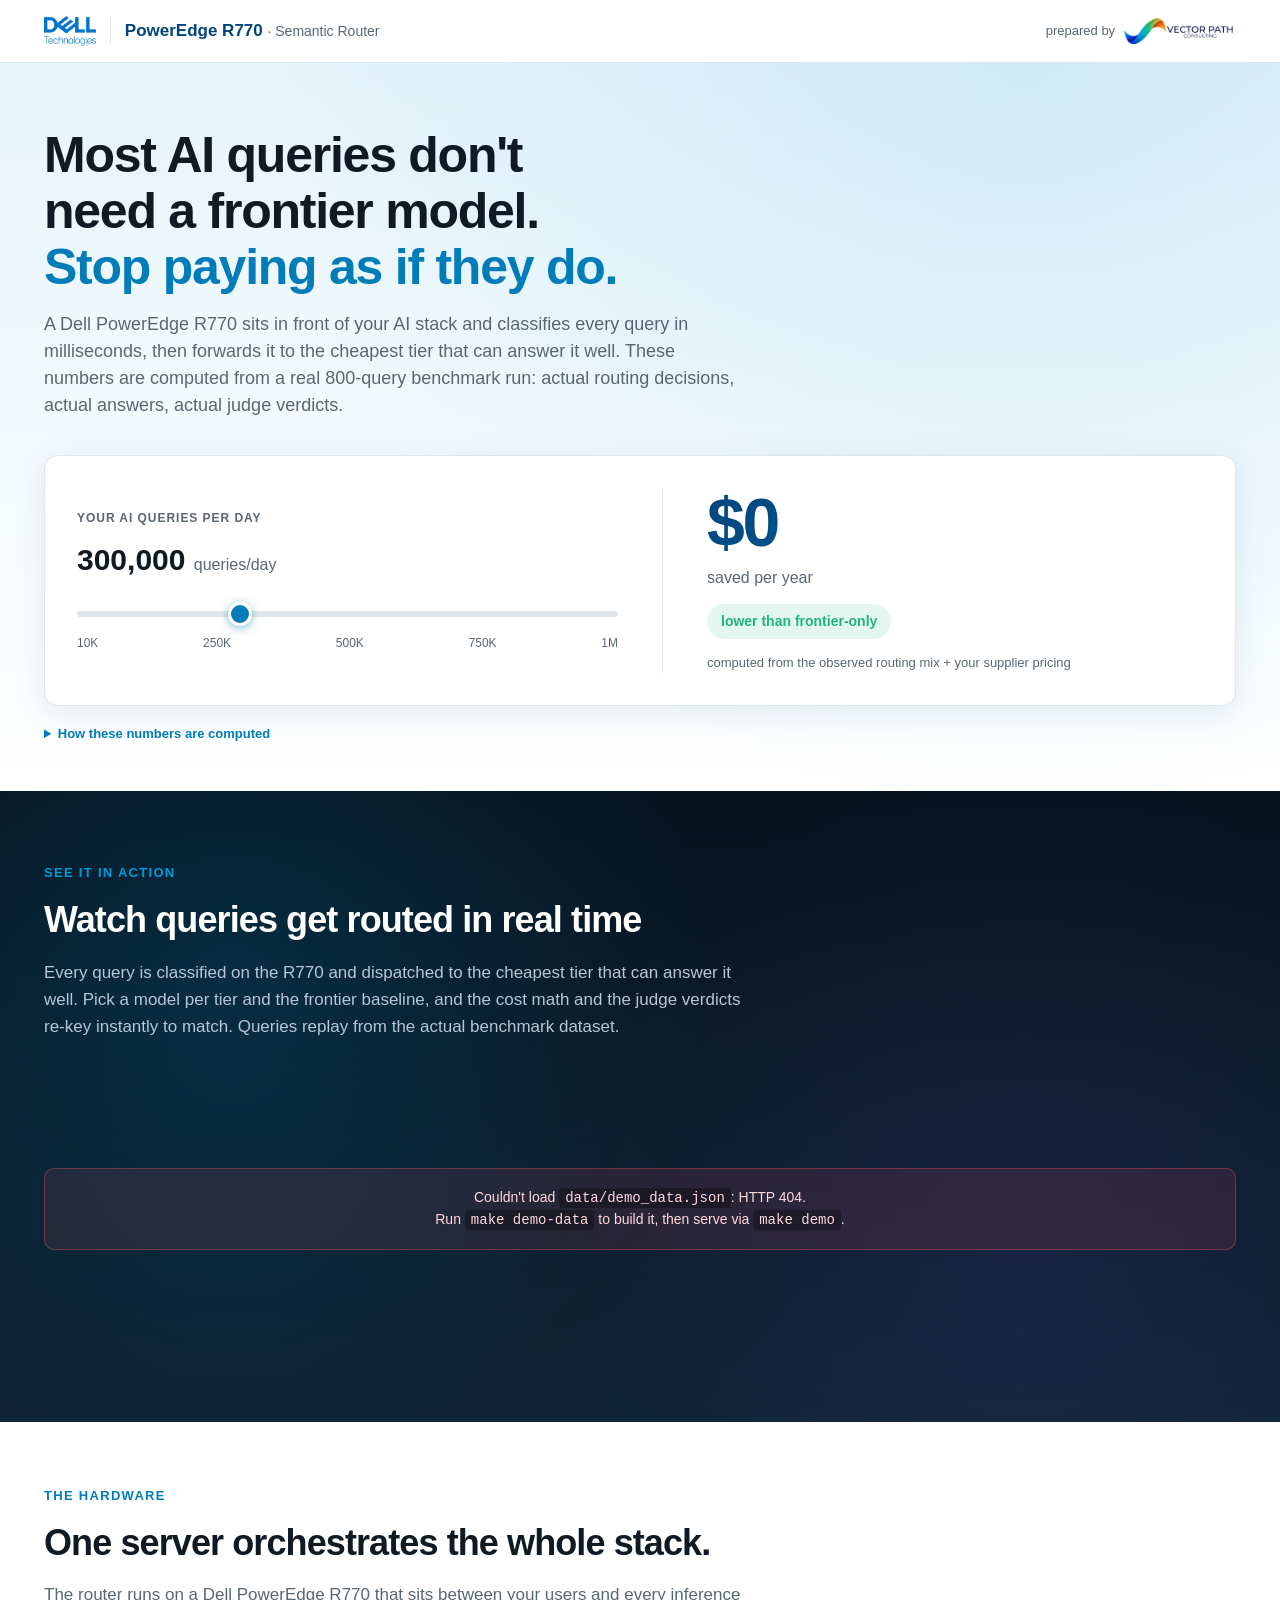
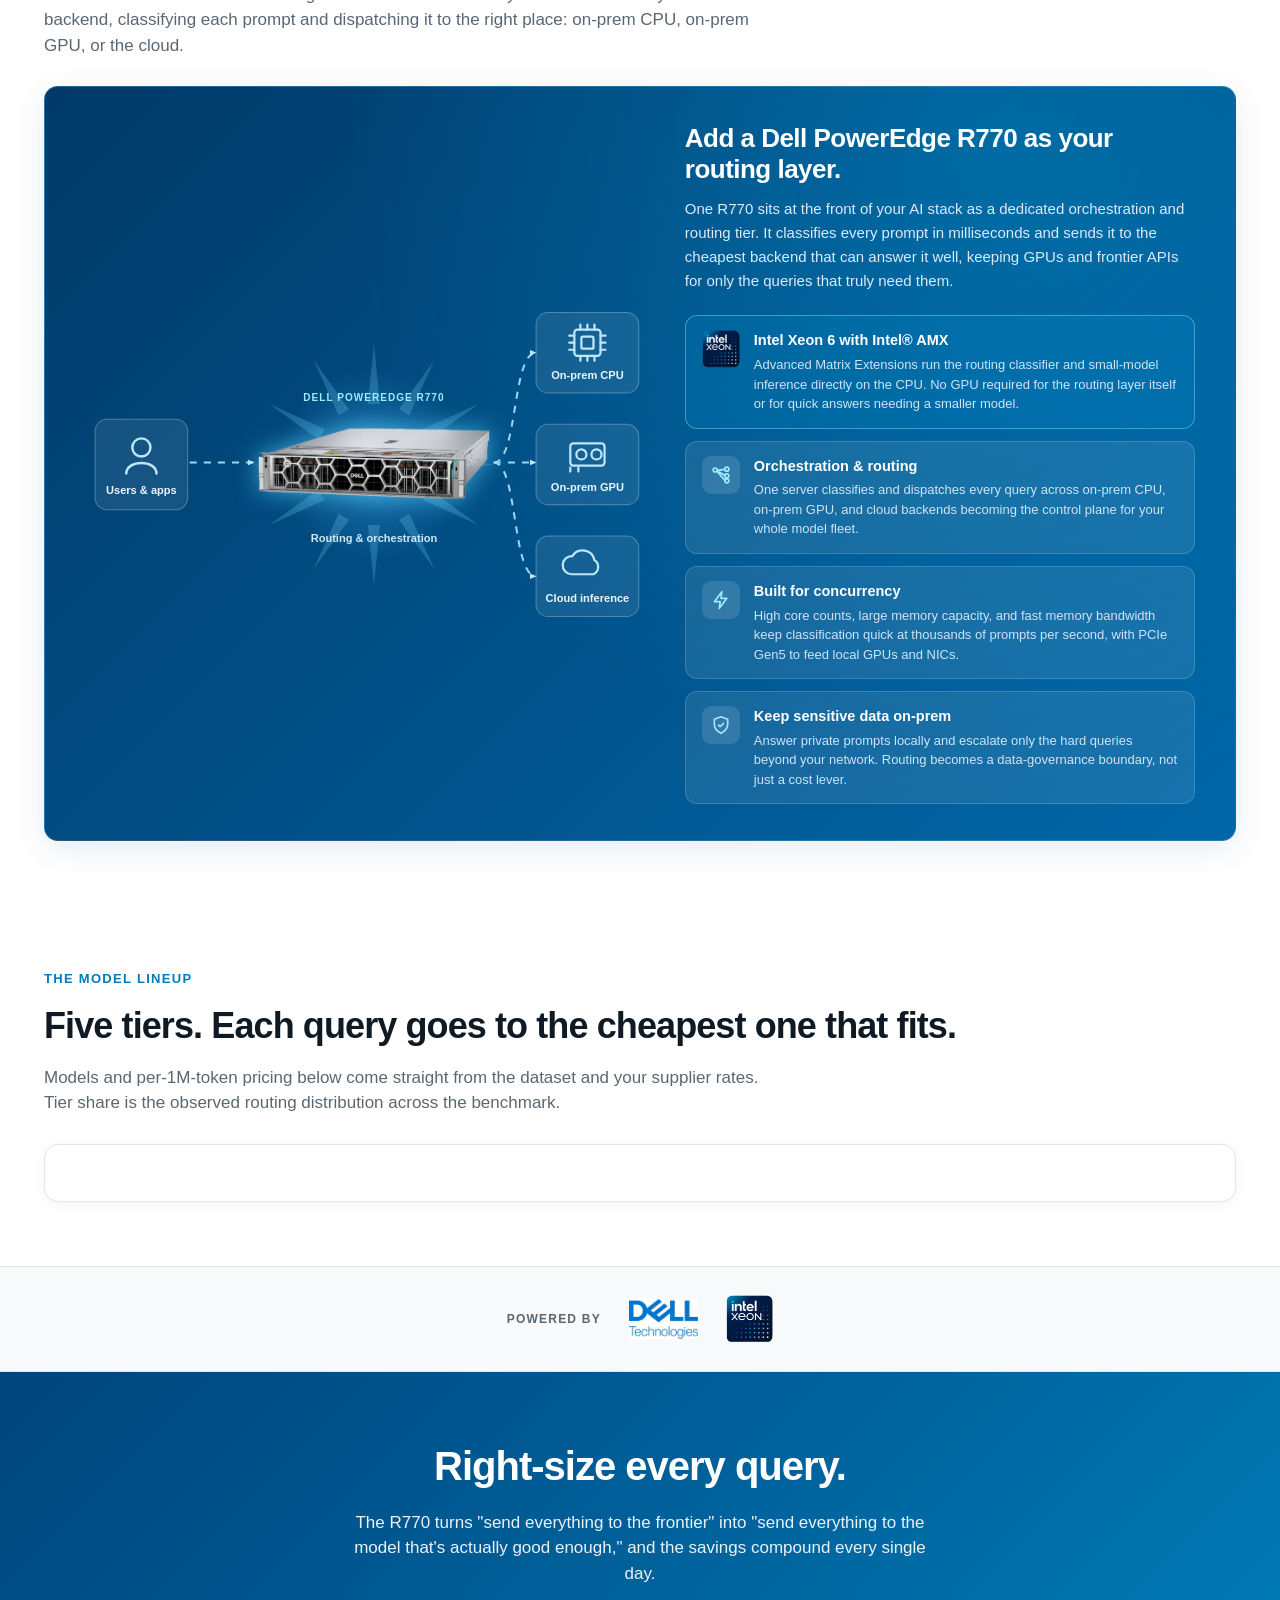
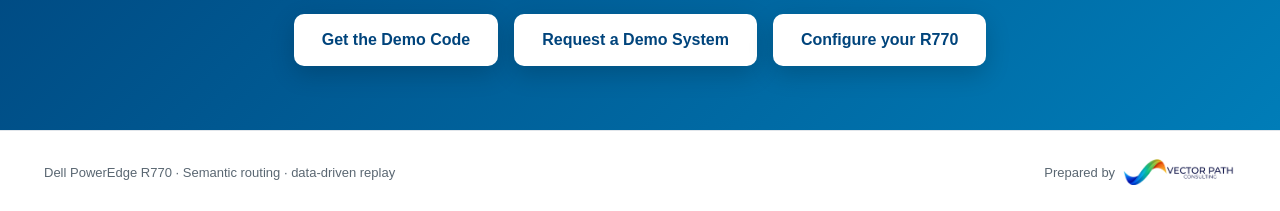
==== demo/index.html @ a563f270 "Demo: three-button CTA (demo code, demo system, configure R770) Rename the CTA action to "Get the De" ====
<!DOCTYPE html>
<html lang="en">
<head>
<meta charset="UTF-8">
<meta name="viewport" content="width=device-width, initial-scale=1.0">
<title>Semantic Routing on Dell PowerEdge R770</title>
<link rel="stylesheet" href="demo.css">
</head>
<body>

<a class="skip-link" href="#main">Skip to content</a>

<header>
  <div class="container header-inner">
    <div class="brand">
      <img class="brand-logo-img" src="assets/dell-technologies.png" alt="Dell Technologies">
      <div class="brand-name">PowerEdge R770 <span class="brand-sub">· Semantic Router</span></div>
    </div>
    <div class="by-vp">prepared by <img class="vp-logo" src="assets/vector-path.png" alt="Vector Path Consulting"></div>
  </div>
</header>

<main id="main">

<!-- HERO + CALCULATOR -->
<section class="hero" aria-label="Cost savings calculator">
  <div class="container">
    <h1>Most AI queries don't need a frontier model.<br><span class="accent">Stop paying as if they do.</span></h1>
    <p class="lede">A Dell PowerEdge R770 sits in front of your AI stack and classifies every query in milliseconds, then forwards it to the cheapest tier that can answer it well. These numbers are computed from a real 800-query benchmark run: actual routing decisions, actual answers, actual judge verdicts.</p>

    <div class="calc-card">
      <div class="calc-input">
        <label for="qslider">Your AI queries per day</label>
        <div class="calc-value" id="qvalue">300,000 <span>queries/day</span></div>
        <input type="range" id="qslider" class="slider" min="10000" max="1000000" step="10000" value="300000">
        <div class="slider-range"><span>10K</span><span>250K</span><span>500K</span><span>750K</span><span>1M</span></div>
      </div>
      <div class="calc-output">
        <div class="savings-amount" id="savings">$0</div>
        <div class="savings-label">saved per year</div>
        <span class="savings-pct" id="pct">lower than frontier-only</span>
        <div class="savings-vs" id="vsline">computed from the observed routing mix + your supplier pricing</div>
      </div>
    </div>

    <details class="methodology">
      <summary>How these numbers are computed</summary>
      <div class="methodology-body">
        <p>The cost savings are calculated by comparing the actual routing decisions made by the Dell PowerEdge R770 semantic router against a hypothetical scenario where all queries are sent to the frontier model, using current supplier pricing as of June 9, 2006.</p>
      </div>
    </details>
  </div>
</section>

<!-- LIVE ROUTING -->
<section class="routing-section">
  <div class="container">
    <div class="section-eyebrow">See it in action</div>
    <h2 class="section-title">Watch queries get routed in real time</h2>
    <p class="section-lede">Every query is classified on the R770 and dispatched to the cheapest tier that can answer it well. Pick a model per tier and the frontier baseline, and the cost math and the judge verdicts re-key instantly to match. Queries replay from the actual benchmark dataset.</p>

    <div id="loadStatus" class="loading">Loading benchmark data…</div>

    <div id="demoRoot" style="display:none;">
      <!-- Model pickers (populated from meta) -->
      <div class="picker-bar" id="pickerBar"></div>

      <!-- Stats -->
      <div class="stats-bar">
        <div class="stat"><div class="label">Queries routed</div><div class="value" id="liveCount">0</div></div>
        <div class="stat"><div class="label">Routing throughput</div><div class="value" id="liveQps">0.0</div><div class="sub">decisions / second (measured)</div></div>
        <div class="stat"><div class="label">Routed cost</div><div class="value" id="liveRouted">$0.0000</div><div class="sub">smart routing</div></div>
        <div class="stat"><div class="label">Frontier-only</div><div class="value" id="liveBaseline">$0.0000</div><div class="sub" id="baselineSub">if every query → frontier</div></div>
        <div class="stat savings"><div class="label">Saved so far</div><div class="value" id="liveSavings">$0.0000</div><div class="sub" id="livePct">0% lower</div></div>
      </div>

      <!-- Stage -->
      <div class="stage-wrap">
        <svg class="stage-svg" id="stageSvg" viewBox="0 0 1200 560" preserveAspectRatio="xMidYMid meet" role="img" aria-labelledby="stageTitle stageDesc">
          <title id="stageTitle">Live semantic routing diagram</title>
          <desc id="stageDesc">Incoming queries flow into a Dell PowerEdge R770 semantic router on the left, which classifies each query and dispatches it to one of five model tiers on the right: the cheapest tier that can answer well.</desc>
          <text x="170" y="30" class="small">INCOMING QUERIES</text>
          <text x="600" y="30" class="small" text-anchor="middle">DELL POWEREDGE R770 · SEMANTIC ROUTER</text>
          <text x="1040" y="30" class="small" text-anchor="middle">MODEL TIERS</text>
          <text x="600" y="62" text-anchor="middle" class="mono lat-readout" id="avgLatReadout">awaiting queries…</text>
          <g id="pathLayer"></g>
          <g id="tierBoxLayer"></g>
          <!-- router: Dell PowerEdge R770 product render + live status -->
          <g id="serverGroup" transform="translate(454, 228)">
            <rect id="routerChassis" x="0" y="0" width="260" height="104" rx="10" fill="#0e2233" stroke="#33506b" stroke-width="1.5"/>
            <!-- R770 product render (transparent) -->
            <image href="assets/dell_per770.png" x="12" y="10" width="236" height="62" preserveAspectRatio="xMidYMid meet"/>
            <!-- live status -->
            <circle cx="14" cy="88" r="4" fill="#009BD7" id="ledAct"/>
            <text x="24" y="91.5" id="serverStatus" class="mono" style="font-size:10px;letter-spacing:0.06em;fill:#9DEBFF;">CLASSIFYING</text>
            <text x="250" y="91.5" text-anchor="end" class="mono" style="font-size:10px;fill:#7FA8C4;">SEMANTIC ROUTER · <tspan id="qpsInSvg">0.0</tspan> q/s</text>
          </g>
          <g id="pulseLayer"></g>
          <g id="queueLayer"></g>
          <g id="ballLayer"></g>
        </svg>
        <div class="overlay-layer" id="overlayLayer"></div>
      </div>

      <!-- Chart -->
      <div class="chart-wrap">
        <div class="chart-header">
          <span class="chart-title">Cumulative cost over time · last 60s</span>
          <div class="chart-legend">
            <span><span class="sw" style="background:#E64B5C;"></span>Frontier-only</span>
            <span><span class="sw" style="background:#FFC53D;"></span>Savings</span>
            <span><span class="sw" style="background:#3DD68C;"></span>Routed (you pay)</span>
          </div>
        </div>
        <svg class="chart-svg" viewBox="0 0 1200 130" preserveAspectRatio="none">
          <defs>
            <linearGradient id="routedFill" x1="0" y1="0" x2="0" y2="1"><stop offset="0%" stop-color="#3DD68C" stop-opacity="0.55"/><stop offset="100%" stop-color="#3DD68C" stop-opacity="0.10"/></linearGradient>
            <linearGradient id="savingsFill" x1="0" y1="0" x2="0" y2="1"><stop offset="0%" stop-color="#FFC53D" stop-opacity="0.55"/><stop offset="100%" stop-color="#FFC53D" stop-opacity="0.22"/></linearGradient>
          </defs>
          <g stroke="rgba(255,255,255,0.05)"><line x1="0" y1="32" x2="1200" y2="32"/><line x1="0" y1="65" x2="1200" y2="65"/><line x1="0" y1="98" x2="1200" y2="98"/></g>
          <path id="savingsArea" fill="url(#savingsFill)" d=""/>
          <path id="routedArea" fill="url(#routedFill)" stroke="#3DD68C" stroke-width="2" d=""/>
          <path id="frontierLine" fill="none" stroke="#E64B5C" stroke-width="2" stroke-dasharray="4,3" d=""/>
          <text x="6" y="13" class="mono" fill="#B6C6D6" style="font-size:9px;" id="chartYMax">$0.00</text>
          <text x="1194" y="0" text-anchor="end" id="savingsLabel" style="display:none;"></text>
        </svg>
      </div>

      <!-- Controls -->
      <div class="controls">
        <div class="control-group">
          <button class="ctrl-btn" id="playBtn">⏸ Pause</button>
          <button class="ctrl-btn" id="resetBtn">↻ Reset</button>
        </div>
        <div class="control-group">
          <button class="ctrl-btn" id="nextBtn" title="Show the next query now">⏵ Next</button>
          <button class="ctrl-btn" id="pinBtn" aria-pressed="false" title="Freeze the panel on the current query. Click again to unpin and resume the live stream.">📌 Pin</button>
          <span class="next-countdown" id="nextIn"></span>
        </div>
        <div class="control-group qpicker-group">
          <div class="qpicker" data-picker="cat">
            <button type="button" class="qpicker-field" id="catField" aria-expanded="false" aria-haspopup="listbox">
              <span class="qpicker-eyebrow">Category</span>
              <span class="qpicker-value" id="catValueText">All categories</span>
              <svg class="qpicker-caret" width="10" height="6" viewBox="0 0 10 6" aria-hidden="true"><path d="M1 1l4 4 4-4" stroke="currentColor" stroke-width="1.5" fill="none" stroke-linecap="round" stroke-linejoin="round"/></svg>
            </button>
            <div class="qpicker-menu" id="catMenu" role="listbox" aria-labelledby="catField"></div>
          </div>
          <div class="qpicker qpicker-wide" data-picker="q">
            <button type="button" class="qpicker-field" id="qField" aria-expanded="false" aria-haspopup="listbox">
              <span class="qpicker-eyebrow">Query</span>
              <span class="qpicker-value" id="qValueText">Random in category</span>
              <svg class="qpicker-caret" width="10" height="6" viewBox="0 0 10 6" aria-hidden="true"><path d="M1 1l4 4 4-4" stroke="currentColor" stroke-width="1.5" fill="none" stroke-linecap="round" stroke-linejoin="round"/></svg>
            </button>
            <div class="qpicker-menu qpicker-menu-q" id="qMenu" role="listbox" aria-labelledby="qField">
              <div class="qpicker-search-wrap">
                <input class="qpicker-search" id="qSearch" type="text" placeholder="Search queries…" autocomplete="off">
              </div>
              <div class="qpicker-list" id="qList"></div>
            </div>
          </div>
        </div>
      </div>

      <!-- Last routed query + verdicts -->
      <div class="recent" id="recentCard">
        <div class="recent-header">
          <span class="recent-tag">Last routed query</span>
          <div class="recent-q-wrap">
            <div class="recent-q" id="recentQ">Waiting for first query…</div>
            <button class="recent-expand" id="expandQ" type="button" hidden>⌄ Show full query</button>
          </div>
          <span class="recent-pill" id="recentPill" style="background:rgba(31,182,122,0.12);color:#1FB67A;">Tier 1</span>
        </div>
        <div class="comparison">
          <div class="ans">
            <div class="ans-head"><span class="ans-title">Routed answer</span><span class="ans-cost" id="ansCostR">-</span></div>
            <div class="ans-model" id="ansModelR">-</div>
            <div class="ans-body" id="ansBodyR">The router picks the cheapest tier that can answer the incoming query.</div>
          </div>
          <div class="ans baseline">
            <div class="ans-head"><span class="ans-title">Frontier baseline</span><span class="ans-cost" id="ansCostB">-</span></div>
            <div class="ans-model" id="ansModelB">-</div>
            <div class="ans-body" id="ansBodyB">-</div>
          </div>
        </div>
        <div class="verdicts">
          <div class="verdicts-title">Judge verdicts · routed answer vs. frontier baseline</div>
          <div id="verdictRows"></div>
        </div>
      </div>
    </div>
  </div>
</section>

<!-- HARDWARE -->
<section class="body-section hw-section" aria-label="The hardware">
  <div class="container">
    <div class="section-eyebrow">The hardware</div>
    <h2 class="section-title">One server orchestrates the whole stack.</h2>
    <p class="section-lede">The router runs on a Dell PowerEdge R770 that sits between your users and every inference backend, classifying each prompt and dispatching it to the right place: on-prem CPU, on-prem GPU, or the cloud.</p>

    <div class="hw-panel">
      <!-- LEFT: topology diagram -->
      <div class="hw-figure">
        <svg viewBox="0 0 560 440" role="img" aria-labelledby="hwTitle hwDesc" preserveAspectRatio="xMidYMid meet">
          <title id="hwTitle">Routing topology</title>
          <desc id="hwDesc">Users and applications send prompts to a Dell PowerEdge R770 router, which dispatches each query to one of five tiers and three backends: an on-prem CPU server, an on-prem GPU server, or a cloud inference service.</desc>
          <defs>
            <radialGradient id="hwHalo" cx="50%" cy="50%" r="50%">
              <stop offset="0%" stop-color="#7FE0FF" stop-opacity="0.55"/>
              <stop offset="55%" stop-color="#3AA6E8" stop-opacity="0.22"/>
              <stop offset="100%" stop-color="#3AA6E8" stop-opacity="0"/>
            </radialGradient>
            <marker id="hwArrow" markerWidth="9" markerHeight="9" refX="6.5" refY="3" orient="auto" markerUnits="userSpaceOnUse">
              <path d="M0 0 L7 3 L0 6 Z" fill="#BFE6FA"/>
            </marker>
          </defs>

          <!-- connectors (drawn under nodes) -->
          <g class="hw-links" fill="none" stroke="#9FD6F2" stroke-width="2">
            <path class="hw-flow" d="M104 219 L168 219" marker-end="url(#hwArrow)"/>
            <path class="hw-flow" d="M406 219 C 430 219 424 110 448 110" marker-end="url(#hwArrow)"/>
            <path class="hw-flow" d="M406 219 L448 219" marker-end="url(#hwArrow)"/>
            <path class="hw-flow" d="M406 219 C 430 219 424 332 448 332" marker-end="url(#hwArrow)"/>
          </g>

          <!-- USER / PROMPTS node -->
          <g transform="translate(10,176)">
            <rect width="92" height="90" rx="12" fill="rgba(255,255,255,0.08)" stroke="rgba(255,255,255,0.28)"/>
            <g transform="translate(46,34)" stroke="#BFE6FA" stroke-width="2.4" fill="none" stroke-linecap="round" stroke-linejoin="round">
              <circle cx="0" cy="-6" r="9"/>
              <path d="M-15 20 C -15 6 15 6 15 20"/>
            </g>
            <text x="46" y="74" text-anchor="middle" fill="#EAF5FF" style="font-size:11px;font-weight:700;">Users &amp; apps</text>
          </g>

          <!-- ROUTER: glowing R770 -->
          <g class="hw-burstwrap" transform="translate(287,221)">
            <circle r="96" fill="url(#hwHalo)" class="hw-halo"/>
            <g class="hw-sunburst">
              <polygon points="-6,-60 6,-60 0,-120" transform="rotate(0)"/>
              <polygon points="-6,-60 6,-60 0,-120" transform="rotate(30)"/>
              <polygon points="-6,-60 6,-60 0,-120" transform="rotate(60)"/>
              <polygon points="-6,-60 6,-60 0,-120" transform="rotate(90)"/>
              <polygon points="-6,-60 6,-60 0,-120" transform="rotate(120)"/>
              <polygon points="-6,-60 6,-60 0,-120" transform="rotate(150)"/>
              <polygon points="-6,-60 6,-60 0,-120" transform="rotate(180)"/>
              <polygon points="-6,-60 6,-60 0,-120" transform="rotate(210)"/>
              <polygon points="-6,-60 6,-60 0,-120" transform="rotate(240)"/>
              <polygon points="-6,-60 6,-60 0,-120" transform="rotate(270)"/>
              <polygon points="-6,-60 6,-60 0,-120" transform="rotate(300)"/>
              <polygon points="-6,-60 6,-60 0,-120" transform="rotate(330)"/>
            </g>
          </g>
          <!-- router: Dell PowerEdge R770 product render (transparent, glowing) -->
          <text x="287" y="158" text-anchor="middle" fill="#9DEBFF" style="font-size:10px;font-weight:800;letter-spacing:0.1em;">DELL POWEREDGE R770</text>
          <image class="hw-chassis" href="assets/dell_per770.png" x="172" y="176" width="230" height="88" preserveAspectRatio="xMidYMid meet"/>
          <text x="287" y="298" text-anchor="middle" fill="#CFE8F7" style="font-size:11px;font-weight:700;">Routing &amp; orchestration</text>

          <!-- BACKEND targets -->
          <!-- on-prem CPU -->
          <g transform="translate(448,70)">
            <rect width="102" height="80" rx="12" fill="rgba(255,255,255,0.08)" stroke="rgba(255,255,255,0.28)"/>
            <g transform="translate(51,30)" stroke="#BFE6FA" stroke-width="2.2" fill="none" stroke-linecap="round" stroke-linejoin="round">
              <rect x="-13" y="-13" width="26" height="26" rx="3"/>
              <rect x="-6" y="-6" width="12" height="12" rx="1.5"/>
              <path d="M-7 -13 v-5 M0 -13 v-5 M7 -13 v-5 M-7 13 v5 M0 13 v5 M7 13 v5 M-13 -7 h-5 M-13 0 h-5 M-13 7 h-5 M13 -7 h5 M13 0 h5 M13 7 h5"/>
            </g>
            <text x="51" y="66" text-anchor="middle" fill="#EAF5FF" style="font-size:11px;font-weight:700;">On-prem CPU</text>
          </g>
          <!-- on-prem GPU -->
          <g transform="translate(448,181)">
            <rect width="102" height="80" rx="12" fill="rgba(255,255,255,0.08)" stroke="rgba(255,255,255,0.28)"/>
            <g transform="translate(51,30)" stroke="#BFE6FA" stroke-width="2.2" fill="none" stroke-linecap="round" stroke-linejoin="round">
              <rect x="-17" y="-11" width="34" height="22" rx="3"/>
              <circle cx="-6" cy="0" r="5"/>
              <circle cx="9" cy="0" r="5"/>
              <path d="M-17 13 v4 M-9 13 v4"/>
            </g>
            <text x="51" y="66" text-anchor="middle" fill="#EAF5FF" style="font-size:11px;font-weight:700;">On-prem GPU</text>
          </g>
          <!-- cloud -->
          <g transform="translate(448,292)">
            <rect width="102" height="80" rx="12" fill="rgba(255,255,255,0.08)" stroke="rgba(255,255,255,0.28)"/>
            <g transform="translate(51,30)" stroke="#BFE6FA" stroke-width="2.2" fill="none" stroke-linecap="round" stroke-linejoin="round">
              <path d="M-16 8 a9 9 0 0 1 1 -18 a12 12 0 0 1 22 4 a8 8 0 0 1 -1 14 Z"/>
            </g>
            <text x="51" y="66" text-anchor="middle" fill="#EAF5FF" style="font-size:11px;font-weight:700;">Cloud inference</text>
          </g>
        </svg>
      </div>

      <!-- RIGHT: hardware details -->
      <div class="hw-details">
        <h3>Add a Dell PowerEdge R770 as your routing layer.</h3>
        <p>One R770 sits at the front of your AI stack as a dedicated orchestration and routing tier. It classifies every prompt in milliseconds and sends it to the cheapest backend that can answer it well, keeping GPUs and frontier APIs for only the queries that truly need them.</p>
        <div class="hw-benefits">
          <div class="hw-benefit hw-benefit-xeon">
            <span class="hw-ico hw-ico-xeon"><img src="assets/intel-xeon.png" alt="Intel Xeon"></span>
            <div>
              <h4>Intel Xeon 6 with Intel® AMX</h4>
              <p>Advanced Matrix Extensions run the routing classifier and small-model inference directly on the CPU.  No GPU required for the routing layer itself or for quick answers needing a smaller model.</p>
            </div>
          </div>
          <div class="hw-benefit">
            <span class="hw-ico" aria-hidden="true">
              <svg width="20" height="20" viewBox="0 0 24 24" fill="none" stroke="currentColor" stroke-width="2" stroke-linecap="round" stroke-linejoin="round"><circle cx="5" cy="6" r="2.4"/><circle cx="19" cy="5" r="2.4"/><circle cx="19" cy="13" r="2.4"/><circle cx="19" cy="19" r="2.4"/><path d="M7.3 6.4 16.6 5.2 M7.2 6.8 16.7 12.6 M7 7.2 16.6 18.4"/></svg>
            </span>
            <div>
              <h4>Orchestration &amp; routing</h4>
              <p>One server classifies and dispatches every query across on-prem CPU, on-prem GPU, and cloud backends becoming the control plane for your whole model fleet.</p>
            </div>
          </div>
          <div class="hw-benefit">
            <span class="hw-ico" aria-hidden="true">
              <svg width="20" height="20" viewBox="0 0 24 24" fill="none" stroke="currentColor" stroke-width="2" stroke-linecap="round" stroke-linejoin="round"><path d="M13 2 4 14h7l-1 8 9-12h-7l1-8Z"/></svg>
            </span>
            <div>
              <h4>Built for concurrency</h4>
              <p>High core counts, large memory capacity, and fast memory bandwidth keep classification quick at thousands of prompts per second, with PCIe Gen5 to feed local GPUs and NICs.</p>
            </div>
          </div>
          <div class="hw-benefit">
            <span class="hw-ico" aria-hidden="true">
              <svg width="20" height="20" viewBox="0 0 24 24" fill="none" stroke="currentColor" stroke-width="2" stroke-linecap="round" stroke-linejoin="round"><path d="M12 2 4 5v6c0 5 3.5 8.5 8 11 4.5-2.5 8-6 8-11V5l-8-3Z"/><path d="M9 12l2 2 4-4"/></svg>
            </span>
            <div>
              <h4>Keep sensitive data on-prem</h4>
              <p>Answer private prompts locally and escalate only the hard queries beyond your network. Routing becomes a data-governance boundary, not just a cost lever.</p>
            </div>
          </div>
        </div>
      </div>
    </div>
  </div>
</section>

<!-- TIER DIAGRAM -->
<section class="body-section">
  <div class="container">
    <div class="section-eyebrow">The model lineup</div>
    <h2 class="section-title">Five tiers. Each query goes to the cheapest one that fits.</h2>
    <p class="section-lede">Models and per-1M-token pricing below come straight from the dataset and your supplier rates. Tier share is the observed routing distribution across the benchmark.</p>
    <div class="diagram"><div class="tier-row" id="tierRow"></div></div>
  </div>
</section>

<!-- POWERED BY -->
<section class="brand-strip-section" aria-label="Hardware partners">
  <div class="container brand-strip">
    <span class="brand-strip-label">Powered by</span>
    <img src="assets/dell-technologies.png" alt="Dell Technologies">
    <img class="xeon-mark" src="assets/intel-xeon.png" alt="Intel Xeon">
  </div>
</section>

<!-- CTA -->
<section class="cta" aria-label="Get started">
  <div class="container">
    <h2>Right-size every query.</h2>
    <p>The R770 turns "send everything to the frontier" into "send everything to the model that's actually good enough," and the savings compound every single day.</p>
    <div class="cta-actions">
      <a class="cta-btn" href="https://github.com/vllm-project/semantic-router">Get the Demo Code</a>
      <a class="cta-btn" href="https://delldemodepot.com">Request a Demo System</a>
      <a class="cta-btn" href="https://www.dell.com/en-us/shop/dell-poweredge-servers/poweredge-r770-rack-server/spd/poweredge-r770">Configure your R770</a>
    </div>
  </div>
</section>

</main>

<footer>
  <div class="container footer-inner">
    <div>Dell PowerEdge R770 · Semantic routing · data-driven replay</div>
    <div class="footer-vp">Prepared by <img class="vp-logo" src="assets/vector-path.png" alt="Vector Path Consulting"></div>
  </div>
</footer>

<script src="demo.js"></script>
</body>
</html>
---- demo/demo.css ----
:root {
  --dell-blue: #007DB8;
  --dell-blue-dark: #00447C;
  --dell-blue-light: #E6F4FB;
  --dell-accent: #009BD7;
  --text: #0F1A24;
  --text-muted: #5A6772;
  --border: #E1E6EB;
  --bg: #FFFFFF;
  --bg-soft: #F7F9FB;
  --bg-stage: #06121E;
  --bg-stage-2: #0E2436;
  /* Five tiers, cheap → frontier */
  --t1: #1FB67A; --t1-glow: rgba(31,182,122,0.55);
  --t2: #11A8C4; --t2-glow: rgba(17,168,196,0.55);
  --t3: #F2A93B; --t3-glow: rgba(242,169,59,0.55);
  --t4: #E8743B; --t4-glow: rgba(232,116,59,0.55);
  --t5: #E64B5C; --t5-glow: rgba(230,75,92,0.55);
  --ok: #1FB67A; --warn: #F2A93B; --bad: #E64B5C;
  --shadow: 0 2px 12px rgba(0,68,124,0.06);
  --shadow-lg: 0 8px 32px rgba(0,68,124,0.10);
  --radius: 8px; --radius-lg: 14px;
  color-scheme: light;
}
* { box-sizing: border-box; margin: 0; padding: 0; }
body {
  font-family: "Inter", "IBM Plex Sans", -apple-system, BlinkMacSystemFont, "Segoe UI", Roboto, Arial, sans-serif;
  color: var(--text); background: var(--bg); line-height: 1.5;
  -webkit-font-smoothing: antialiased;
}
/* Keyboard focus ring - visible on every interactive control. */
:focus-visible { outline: 2px solid #4F9CFF; outline-offset: 2px; border-radius: 4px; }
/* Skip link (hidden until focused). */
.skip-link { position:absolute; left:-9999px; top:0; z-index:100; background:var(--dell-blue); color:#fff; padding:10px 16px; border-radius:0 0 8px 0; font-weight:700; }
.skip-link:focus { left:0; }
.container { max-width: 1240px; margin: 0 auto; padding: 0 24px; }
.mono { font-family: ui-monospace, "SF Mono", Menlo, monospace; }

/* Header */
header {
  border-bottom: 1px solid var(--border); padding: 16px 0;
  background: rgba(255,255,255,0.92); position: sticky; top: 0; z-index: 50;
  backdrop-filter: blur(12px);
}
.header-inner { display: flex; align-items: center; justify-content: space-between; }
.brand { display: flex; align-items: center; gap: 14px; font-weight: 700; font-size: 17px; color: var(--dell-blue-dark); }
.brand-logo-img { height: 30px; width: auto; display: block; }
.brand-name { padding-left: 14px; border-left: 1px solid var(--border); }
.brand-sub { color: var(--text-muted); font-weight: 500; font-size: 14px; }
.by-vp { color: var(--text-muted); font-size: 13px; display: flex; align-items: center; gap: 8px; }
.vp-logo { height: 26px; width: auto; vertical-align: middle; }

/* Powered-by brand strip */
.brand-strip-section { background: var(--bg-soft); border-top: 1px solid var(--border); border-bottom: 1px solid var(--border); padding: 28px 0; }
.brand-strip { display: flex; align-items: center; justify-content: center; gap: 28px; flex-wrap: wrap; }
.brand-strip-label { font-size: 12px; font-weight: 700; letter-spacing: 0.1em; text-transform: uppercase; color: var(--text-muted); }
.brand-strip img { height: 40px; width: auto; }
.brand-strip img.xeon-mark { height: 48px; border-radius: 8px; }

/* Hero + calculator */
.hero { padding: 64px 0 48px; background:
  radial-gradient(circle at 80% 0%, rgba(0,155,215,0.10), transparent 60%),
  linear-gradient(180deg, var(--dell-blue-light) 0%, var(--bg) 100%); }
.hero h1 { font-size: clamp(32px,4.4vw,50px); line-height:1.12; letter-spacing:-0.025em; margin-bottom:16px; max-width:880px; font-weight:800; text-wrap:balance; }
.hero h1 .accent { color: var(--dell-blue); }
.hero p.lede { font-size: 18px; color: var(--text-muted); max-width:700px; margin-bottom:36px; }
.calc-card { background:white; border:1px solid var(--border); border-radius:var(--radius-lg); padding:32px; box-shadow:var(--shadow-lg); display:grid; grid-template-columns:1fr 1fr; gap:44px; align-items:center; }
@media (max-width:760px){ .calc-card{ grid-template-columns:1fr; gap:24px; } }
.calc-input label { display:block; font-size:12px; font-weight:700; color:var(--text-muted); text-transform:uppercase; letter-spacing:0.08em; margin-bottom:10px; }
.calc-value { font-size:30px; font-weight:700; margin-bottom:18px; }
.calc-value span { color:var(--text-muted); font-size:16px; font-weight:500; }
.slider { -webkit-appearance:none; appearance:none; width:100%; height:6px; background:var(--border); border-radius:3px; outline:none; }
.slider::-webkit-slider-thumb { -webkit-appearance:none; width:24px; height:24px; background:var(--dell-blue); border-radius:50%; cursor:pointer; border:3px solid white; box-shadow:0 2px 10px rgba(0,125,184,0.5); }
.slider-range { display:flex; justify-content:space-between; font-size:12px; color:var(--text-muted); margin-top:10px; }
.calc-output { border-left:1px solid var(--border); padding-left:44px; }
@media (max-width:760px){ .calc-output{ border-left:none; border-top:1px solid var(--border); padding-left:0; padding-top:24px; } }
.savings-amount { font-size:clamp(48px,7vw,68px); font-weight:800; color:var(--dell-blue-dark); letter-spacing:-0.035em; line-height:1; margin-bottom:10px;
  background:linear-gradient(135deg,var(--dell-blue-dark),var(--dell-blue)); -webkit-background-clip:text; background-clip:text; -webkit-text-fill-color:transparent; }
.savings-label { font-size:16px; color:var(--text-muted); margin-bottom:14px; }
.savings-pct { display:inline-block; background:rgba(31,182,122,0.12); color:#1FB67A; font-weight:700; font-size:14px; padding:7px 14px; border-radius:20px; }
.savings-vs { margin-top:14px; font-size:13px; color:var(--text-muted); }

/* Sections */
section.body-section { padding: 64px 0; }
.section-eyebrow { font-size:13px; font-weight:700; color:var(--dell-blue); letter-spacing:0.1em; text-transform:uppercase; margin-bottom:10px; }
.section-title { font-size:clamp(26px,3.4vw,36px); letter-spacing:-0.025em; margin-bottom:12px; font-weight:800; }
.section-lede { font-size:17px; color:var(--text-muted); max-width:720px; margin-bottom:28px; }

/* Routing stage (dark) */
.routing-section { background:linear-gradient(180deg,var(--bg-stage) 0%,var(--bg-stage-2) 100%); color:#DDE8F0; padding:72px 0; position:relative; overflow:hidden; }
.routing-section::before { content:''; position:absolute; inset:0; background:
  radial-gradient(circle at 18% 30%, rgba(0,155,215,0.16), transparent 42%),
  radial-gradient(circle at 80% 70%, rgba(91,63,160,0.16), transparent 42%); pointer-events:none; }
.routing-section .container { position:relative; z-index:1; }
.routing-section .section-eyebrow { color:var(--dell-accent); }
.routing-section .section-title { color:white; }
.routing-section .section-lede { color:#B6C6D6; line-height:1.6; }

/* Model picker bar */
.picker-bar { display:grid; grid-template-columns:repeat(5,1fr); gap:10px; margin-bottom:24px; }
@media (max-width:900px){ .picker-bar{ grid-template-columns:repeat(2,1fr); } }
.picker { background:rgba(255,255,255,0.05); border:1px solid rgba(255,255,255,0.12); border-radius:10px; padding:12px 14px; }
.picker .ptier { font-size:11px; font-weight:800; letter-spacing:0.08em; text-transform:uppercase; margin-bottom:8px; display:flex; align-items:center; gap:7px; }
.picker .pdot { width:9px; height:9px; border-radius:50%; display:inline-block; }
.picker select { width:100%; background:#0c1e2e; color:#DDE8F0; border:1px solid rgba(255,255,255,0.18); border-radius:7px; padding:8px 10px; font-size:13px; font-family:inherit; font-weight:600; cursor:pointer; }
.picker.frontier { border-color:rgba(230,75,92,0.4); background:rgba(230,75,92,0.08); }

/* Stats bar */
.stats-bar { display:grid; grid-template-columns:repeat(5,1fr); gap:1px; background:rgba(255,255,255,0.08); border:1px solid rgba(255,255,255,0.10); border-radius:var(--radius-lg); overflow:hidden; margin-bottom:24px; }
@media (max-width:760px){ .stats-bar{ grid-template-columns:repeat(2,1fr); } }
.stat { background:rgba(11,27,42,0.6); padding:16px 18px; }
.stat .label { font-size:12px; letter-spacing:0.08em; text-transform:uppercase; color:#B6C6D6; font-weight:700; margin-bottom:8px; }
.stat .value { font-size:24px; font-weight:800; color:white; letter-spacing:-0.02em; font-variant-numeric:tabular-nums; transition:text-shadow 0.4s ease; }
.stat.savings .value { background:linear-gradient(135deg,#1FB67A,#6EE7B7); -webkit-background-clip:text; background-clip:text; -webkit-text-fill-color:transparent; }
.stat.savings .value.flash { text-shadow:0 0 20px var(--t1-glow); }
.stat .sub { font-size:11px; color:#B6C6D6; margin-top:2px; font-variant-numeric:tabular-nums; }

/* Stage */
.stage-wrap { background:rgba(255,255,255,0.04); border:1px solid rgba(255,255,255,0.08); border-radius:var(--radius-lg); padding:18px; margin-bottom:20px; position:relative; overflow:visible; }
.stage-svg { width:100%; height:auto; display:block; }
.stage-svg text { fill:#DDE8F0; font-family:-apple-system,BlinkMacSystemFont,"Segoe UI",sans-serif; }
.stage-svg .small { font-size:10px; fill:#B6C6D6; letter-spacing:0.08em; }
.stage-svg .label-md { font-size:13px; font-weight:700; }
.stage-svg .lat-readout { font-size:13px; font-weight:700; fill:#9DEBFF; letter-spacing:0.04em; }
.stage-svg .tier-bg { fill:rgba(255,255,255,0.04); stroke:rgba(255,255,255,0.18); stroke-width:1; transition:stroke 0.3s ease, filter 0.3s ease; }
.stage-svg .path-tier { fill:none; stroke-width:2; stroke-linecap:round; transition:opacity 0.25s ease; opacity:0.16; }
.stage-svg .path-tier.glow { opacity:0.8; stroke-width:3; }
.overlay-layer { position:absolute; inset:0; pointer-events:none; overflow:hidden; border-radius:var(--radius-lg); }
.float-tag { position:absolute; transform:translate(-50%,-50%); color:#6EE7B7; font-size:12px; font-weight:800; white-space:nowrap; font-family:ui-monospace,Menlo,monospace; animation:floatUp 1.5s ease-out forwards; }
@keyframes floatUp { 0%{opacity:0;transform:translate(-50%,-90%);} 20%{opacity:1;} 100%{opacity:0;transform:translate(-50%,-210%);} }

/* Chart */
.chart-wrap { background:rgba(0,0,0,0.18); border-radius:10px; padding:10px 14px; border:1px solid rgba(255,255,255,0.05); margin-bottom:20px; }
.chart-svg { width:100%; height:130px; display:block; }
.chart-header { display:flex; justify-content:space-between; padding:4px 6px 8px; }
.chart-title { font-size:11px; font-weight:700; color:#9DB1C4; letter-spacing:0.1em; text-transform:uppercase; }
.chart-legend { display:flex; gap:12px; font-size:11px; color:#9DB1C4; }
.chart-legend span { display:inline-flex; align-items:center; gap:5px; }
.chart-legend .sw { width:10px; height:10px; border-radius:2px; display:inline-block; }
.chart-svg #savingsLabel { fill:#FFD66B; font-weight:800; font-size:13px; font-family:ui-monospace,Menlo,monospace; paint-order:stroke; stroke:rgba(6,18,30,0.9); stroke-width:3px; stroke-linejoin:round; }

/* Controls */
.controls { display:flex; gap:12px; flex-wrap:wrap; align-items:center; justify-content:space-between; margin-bottom:20px; }
.control-group { display:flex; gap:10px; align-items:center; flex-wrap:wrap; }
.ctrl-btn { background:rgba(255,255,255,0.08); color:white; border:1px solid rgba(255,255,255,0.15); padding:10px 18px; border-radius:8px; font-size:14px; font-weight:600; cursor:pointer; font-family:inherit; transition:all 0.15s; }
.ctrl-btn:hover { background:rgba(255,255,255,0.14); }
.ctrl-btn.primary { background:var(--dell-blue); border-color:var(--dell-blue); }

/* Recent answer + verdict */
.recent { background:white; color:var(--text); border-radius:var(--radius-lg); overflow:hidden; box-shadow:0 12px 40px rgba(0,0,0,0.35); }
.recent-header { padding:16px 20px; background:var(--bg-soft); border-bottom:1px solid var(--border); display:flex; gap:12px; align-items:center; flex-wrap:wrap; }
.recent-tag { font-size:11px; font-weight:700; letter-spacing:0.08em; text-transform:uppercase; color:var(--text-muted); }
.recent-q-wrap { flex:1; min-width:200px; }
.recent-q { font-size:15px; line-height:1.45; display:-webkit-box; -webkit-box-orient:vertical; -webkit-line-clamp:2; overflow:hidden; }
.recent-q.expanded { display:block; -webkit-line-clamp:unset; overflow:visible; }
.recent-expand { margin-top:4px; background:none; border:none; padding:0; color:var(--dell-blue); font-size:12px; font-weight:700; cursor:pointer; font-family:inherit; }
.recent-expand:hover { text-decoration:underline; }
.recent-pill { display:inline-flex; align-items:center; gap:7px; padding:5px 11px; border-radius:999px; font-size:12px; font-weight:700; }
.comparison { display:grid; grid-template-columns:1fr 1fr; }
@media (max-width:760px){ .comparison{ grid-template-columns:1fr; } }
.ans { padding:20px; }
.ans.baseline { background:var(--bg-soft); border-left:1px solid var(--border); }
@media (max-width:760px){ .ans.baseline{ border-left:none; border-top:1px solid var(--border); } }
.ans-head { display:flex; justify-content:space-between; align-items:baseline; margin-bottom:8px; }
.ans-title { font-size:12px; font-weight:700; letter-spacing:0.08em; text-transform:uppercase; color:var(--text-muted); }
.ans-cost { font-size:12px; color:var(--text-muted); font-family:ui-monospace,Menlo,monospace; }
.ans-model { font-size:13px; font-weight:700; margin-bottom:10px; }
.ans-body { font-size:14px; line-height:1.55; white-space:pre-wrap; max-height:240px; overflow:auto; }

/* Verdict strip */
.verdicts { border-top:1px solid var(--border); padding:16px 20px; background:#fbfcfd; }
.verdicts-title { font-size:11px; font-weight:700; letter-spacing:0.08em; text-transform:uppercase; color:var(--text-muted); margin-bottom:12px; }
.verdict-row { display:grid; grid-template-columns:140px 96px 1fr; gap:14px; align-items:center; padding:10px 0; border-top:1px solid var(--border); }
.verdict-row:first-of-type { border-top:none; }
@media (max-width:680px){ .verdict-row{ grid-template-columns:1fr; gap:4px; } }
.verdict-evaluator { font-size:13px; font-weight:700; }
.verdict-evaluator .sub { display:block; font-size:11px; color:var(--text-muted); font-weight:500; }
.verdict-badge { display:inline-flex; align-items:center; justify-content:center; gap:5px; padding:5px 10px; border-radius:8px; font-size:12px; font-weight:800; text-transform:uppercase; letter-spacing:0.03em; }
.verdict-badge .vicon { font-size:13px; line-height:1; }
.verdict-badge.adequate { background:rgba(15,157,128,0.14); color:#0F9D80; }
.verdict-badge.marginal { background:rgba(242,169,59,0.18); color:#a76d09; }
.verdict-badge.failure  { background:rgba(230,75,92,0.14); color:#c0303f; }
.verdict-detail { font-size:13px; color:var(--text); }
.verdict-scores { display:inline-flex; gap:8px; margin-top:4px; flex-wrap:wrap; }
.score-chip { font-size:11px; font-family:ui-monospace,Menlo,monospace; color:var(--text-muted); background:var(--bg-soft); border:1px solid var(--border); padding:2px 6px; border-radius:5px; }
.verdict-rationale { color:var(--text-muted); }

/* Tier diagram */
.diagram { background:white; border:1px solid var(--border); border-radius:var(--radius-lg); padding:28px; box-shadow:var(--shadow); }
.tier-row { display:grid; grid-template-columns:repeat(5,1fr); gap:14px; }
@media (max-width:900px){ .tier-row{ grid-template-columns:repeat(2,1fr); } }
.tier-card { border-radius:var(--radius); padding:24px; border:1px solid var(--border); background:var(--bg-soft); }
.tier-card .tlabel { font-size:12px; font-weight:800; letter-spacing:0.08em; text-transform:uppercase; margin-bottom:6px; }
.tier-card .tmodel { font-size:16px; font-weight:800; margin-bottom:4px; }
.tier-card .tprov { font-size:13px; color:var(--text-muted); margin-bottom:12px; }
.tier-card .tcost { font-size:14px; font-weight:700; color:var(--dell-blue); font-family:ui-monospace,Menlo,monospace; }
.tier-card .tshare-bar { height:6px; border-radius:3px; background:var(--border); margin-top:14px; overflow:hidden; }
.tier-card .tshare-bar span { display:block; height:100%; border-radius:3px; transition:width 0.4s ease; }
.tier-card .tshare { font-size:13px; color:var(--text-muted); margin-top:8px; }

/* Hardware panel — Dell-blue card (contrasts the dark demo section) */
.hw-panel {
  display:grid; grid-template-columns:1.05fr 0.95fr; gap:36px; align-items:center;
  background:
    radial-gradient(circle at 80% 8%, rgba(0,155,215,0.35), transparent 55%),
    linear-gradient(135deg, #013a68 0%, #0167a8 100%);
  border:1px solid rgba(255,255,255,0.14); border-radius:var(--radius-lg);
  padding:36px 40px; box-shadow:var(--shadow-lg); color:#fff; overflow:hidden;
}
@media (max-width:900px){ .hw-panel{ grid-template-columns:1fr; gap:24px; padding:28px 22px; } }
.hw-figure { min-width:0; }
.hw-figure svg { width:100%; height:auto; display:block; overflow:visible; }
.hw-chassis { filter:drop-shadow(0 0 12px rgba(91,214,255,0.65)); animation:hwPulse 3.2s ease-in-out infinite; }
.hw-sunburst polygon { fill:rgba(127,224,255,0.22); }
.hw-sunburst { animation:hwSpin 26s linear infinite; transform-origin:0 0; }
.hw-halo { animation:hwHaloPulse 3.2s ease-in-out infinite; transform-box:fill-box; transform-origin:center; }
.hw-flow { stroke-dasharray:7 7; animation:hwFlow 1.1s linear infinite; }
@keyframes hwSpin { to { transform:rotate(360deg); } }
@keyframes hwPulse { 0%,100%{ filter:drop-shadow(0 0 9px rgba(91,214,255,0.45)); } 50%{ filter:drop-shadow(0 0 18px rgba(91,214,255,0.85)); } }
@keyframes hwHaloPulse { 0%,100%{ opacity:0.75; transform:scale(0.96); } 50%{ opacity:1; transform:scale(1.04); } }
@keyframes hwFlow { to { stroke-dashoffset:-14; } }

.hw-details h3 { font-size:clamp(20px,2.2vw,26px); font-weight:800; line-height:1.2; letter-spacing:-0.02em; margin-bottom:12px; }
.hw-details > p { font-size:15px; line-height:1.6; color:#DCEBF8; margin-bottom:22px; }
.hw-benefits { display:grid; gap:12px; }
.hw-benefit { display:grid; grid-template-columns:auto 1fr; gap:14px; align-items:start;
  background:rgba(255,255,255,0.09); border:1px solid rgba(255,255,255,0.16);
  border-radius:12px; padding:14px 16px; }
.hw-benefit .hw-ico { width:38px; height:38px; border-radius:9px; display:grid; place-items:center;
  background:rgba(255,255,255,0.12); color:#9DEBFF; flex:0 0 auto; }
.hw-benefit .hw-ico-xeon { background:transparent; padding:0; }
.hw-benefit .hw-ico-xeon img { width:38px; height:38px; border-radius:8px; display:block; }
.hw-benefit h4 { font-size:14.5px; font-weight:800; color:#fff; margin-bottom:3px; }
.hw-benefit p { font-size:13px; line-height:1.5; color:#CFE3F5; }
.hw-benefit-xeon { border-color:rgba(127,224,255,0.45); background:rgba(0,155,215,0.16); }
@media (prefers-reduced-motion: reduce) {
  .hw-chassis, .hw-sunburst, .hw-halo, .hw-flow { animation:none !important; }
}

/* CTA + footer */
.cta { background:linear-gradient(135deg,var(--dell-blue-dark),var(--dell-blue)); color:white; padding:64px 0; text-align:center; }
.cta h2 { font-size:clamp(26px,3.8vw,40px); letter-spacing:-0.025em; margin-bottom:14px; font-weight:800; }
.cta p { font-size:17px; opacity:0.92; max-width:600px; margin:0 auto 28px; }
footer { padding:28px 0; color:var(--text-muted); font-size:13px; border-top:1px solid var(--border); }
.footer-inner { display:flex; justify-content:space-between; align-items:center; gap:16px; flex-wrap:wrap; }
.footer-inner strong { color:var(--text); font-weight:700; }
.footer-vp { display:flex; align-items:center; gap:8px; }

/* Loading / error */
.loading { padding:80px 0; text-align:center; color:#9DB1C4; }
.errbox { background:rgba(230,75,92,0.12); border:1px solid rgba(230,75,92,0.4); color:#ffd9dd; border-radius:10px; padding:18px 22px; margin:20px 0; font-size:14px; }
.errbox code { background:rgba(0,0,0,0.3); padding:2px 6px; border-radius:4px; }

/* Methodology disclosure (hero) */
.methodology { margin-top:18px; font-size:13px; color:var(--text-muted); }
.methodology summary { cursor:pointer; font-weight:700; color:var(--dell-blue); width:fit-content; }
.methodology .methodology-body { margin-top:10px; max-width:720px; line-height:1.6; }
.methodology .methodology-body p { margin-bottom:8px; }
.methodology code { background:var(--bg-soft); border:1px solid var(--border); padding:1px 5px; border-radius:4px; font-size:12px; }

/* Absolute-dollar delta beside the % pill */
.savings-pct .delta { opacity:0.85; font-weight:800; }

/* Detail-panel cross-fade between queries */
.recent { transition:opacity 0.18s ease; }
.recent.swapping { opacity:0.35; }

/* Next/Pin controls + countdown */
.ctrl-btn.active { background:var(--dell-accent); border-color:var(--dell-accent); color:#06121e; }
.next-countdown { font-size:12px; color:#B6C6D6; font-variant-numeric:tabular-nums; min-width:64px; font-family:ui-monospace,Menlo,monospace; }

/* Query / category picker — custom animated dropdowns (not native select) */
.qpicker-group { gap:12px; margin-left:auto; }
.qpicker { position:relative; min-width:180px; max-width:240px; flex:0 1 auto; }
.qpicker.qpicker-wide { min-width:280px; max-width:380px; }
.qpicker-field {
  width:100%; display:flex; align-items:center; gap:10px;
  background:rgba(255,255,255,0.06); border:1px solid rgba(255,255,255,0.14);
  color:#EAF5FF; padding:8px 12px; border-radius:10px;
  font-family:inherit; font-size:13px; font-weight:600; cursor:pointer; text-align:left;
  transition:background 0.15s, border-color 0.15s, box-shadow 0.15s;
}
.qpicker-field:hover { background:rgba(255,255,255,0.10); border-color:rgba(255,255,255,0.22); }
.qpicker.open .qpicker-field { background:rgba(0,155,215,0.14); border-color:var(--dell-accent); box-shadow:0 0 0 3px rgba(0,155,215,0.18); }
.qpicker-eyebrow {
  font-size:10px; font-weight:800; letter-spacing:0.1em; text-transform:uppercase;
  color:#8FBEDD; display:block; margin-bottom:2px;
}
.qpicker-value {
  display:block; color:#fff; font-size:13.5px; font-weight:600;
  white-space:nowrap; overflow:hidden; text-overflow:ellipsis; max-width:100%;
}
.qpicker-field > :nth-child(1), .qpicker-field > :nth-child(2) { flex:1 1 auto; min-width:0; }
.qpicker-caret {
  flex:0 0 auto; color:#8FBEDD; transition:transform 0.25s cubic-bezier(0.16,1,0.3,1);
}
.qpicker.open .qpicker-caret { transform:rotate(180deg); color:var(--dell-accent); }

/* Menu — slide+fade in */
.qpicker-menu {
  position:absolute; top:calc(100% + 8px); right:0; left:0; z-index:30;
  background:#0c1e2e; border:1px solid rgba(255,255,255,0.16); border-radius:12px;
  box-shadow:0 16px 40px rgba(0,0,0,0.45), 0 2px 6px rgba(0,0,0,0.3);
  padding:6px; opacity:0; transform:translateY(-8px) scale(0.985);
  transform-origin:top center; pointer-events:none;
  transition:opacity 0.18s ease, transform 0.22s cubic-bezier(0.16,1,0.3,1);
  max-height:0; overflow:hidden;
}
.qpicker.open .qpicker-menu {
  opacity:1; transform:translateY(0) scale(1); pointer-events:auto;
  max-height:420px; overflow:visible;
}
.qpicker-menu-q { padding:8px; }
.qpicker-search-wrap { padding:2px 2px 8px; }
.qpicker-search {
  width:100%; background:#06121e; color:#EAF5FF; border:1px solid rgba(255,255,255,0.14);
  border-radius:8px; padding:8px 12px; font-family:inherit; font-size:13px; outline:none;
  transition:border-color 0.15s, box-shadow 0.15s;
}
.qpicker-search:focus { border-color:var(--dell-accent); box-shadow:0 0 0 3px rgba(0,155,215,0.22); }
.qpicker-list { max-height:340px; overflow-y:auto; scrollbar-width:thin; scrollbar-color:rgba(255,255,255,0.25) transparent; }
.qpicker-list::-webkit-scrollbar { width:8px; }
.qpicker-list::-webkit-scrollbar-thumb { background:rgba(255,255,255,0.18); border-radius:8px; }
.qpicker-list::-webkit-scrollbar-thumb:hover { background:rgba(255,255,255,0.30); }
.qpicker-option {
  display:flex; align-items:center; gap:10px; width:100%;
  padding:9px 12px; border-radius:8px; background:transparent;
  color:#DDE8F0; font-family:inherit; font-size:13px; text-align:left; cursor:pointer;
  border:none; transition:background 0.12s, color 0.12s, transform 0.12s;
}
.qpicker-option:hover { background:rgba(0,155,215,0.14); }
.qpicker-option.selected { background:rgba(0,155,215,0.22); color:#fff; }
.qpicker-option:active { transform:scale(0.99); }
.qpicker-option .opt-meta { color:#8FBEDD; font-size:11px; font-weight:700; margin-left:auto; padding-left:8px; white-space:nowrap; }
.qpicker-option .opt-tier {
  display:inline-flex; align-items:center; gap:5px; padding:2px 8px; border-radius:999px;
  font-size:10.5px; font-weight:800; letter-spacing:0.04em;
}
.qpicker-option .opt-tier-dot { width:7px; height:7px; border-radius:50%; }
.qpicker-empty { padding:14px 12px; color:#8FBEDD; font-size:13px; text-align:center; }

@media (max-width:760px) {
  .qpicker-group { width:100%; margin-left:0; }
  .qpicker, .qpicker.qpicker-wide { min-width:0; flex:1; }
}
@media (prefers-reduced-motion: reduce) {
  .qpicker-menu, .qpicker-caret { transition:none !important; }
}

/* Incoming-queries column tokens */
.stage-svg .queue-token { font-size:11px; fill:#B6C6D6; font-family:ui-monospace,Menlo,monospace; opacity:0; }

/* Verdict score bars (replace chips) */
.verdict-scores { display:flex; flex-direction:column; gap:5px; margin-top:6px; }
.score-bar { display:grid; grid-template-columns:84px 1fr 34px; gap:8px; align-items:center; font-size:11px; }
.score-bar .score-name { color:var(--text-muted); text-transform:capitalize; }
.score-bar .segs { display:inline-flex; gap:3px; }
.score-bar .seg { flex:1; height:6px; border-radius:2px; background:var(--border); }
.score-bar .seg.on { background:var(--dell-blue); }
.score-bar .score-num { font-family:ui-monospace,Menlo,monospace; color:var(--text-muted); text-align:right; }

/* CTA button */
.cta-actions { display:flex; gap:16px; justify-content:center; flex-wrap:wrap; }
.cta-btn { display:inline-block; background:white; color:var(--dell-blue-dark); font-weight:800; font-size:16px; padding:14px 28px; border-radius:10px; text-decoration:none; box-shadow:0 8px 24px rgba(0,0,0,0.18); transition:transform 0.15s ease; }
.cta-btn:hover { transform:translateY(-2px); }

/* Reduced motion: kill the float-up / flash animations entirely. */
@media (prefers-reduced-motion: reduce) {
  .float-tag { animation:none !important; }
  .recent, .tier-card .tshare-bar span, .stat .value { transition:none !important; }
}
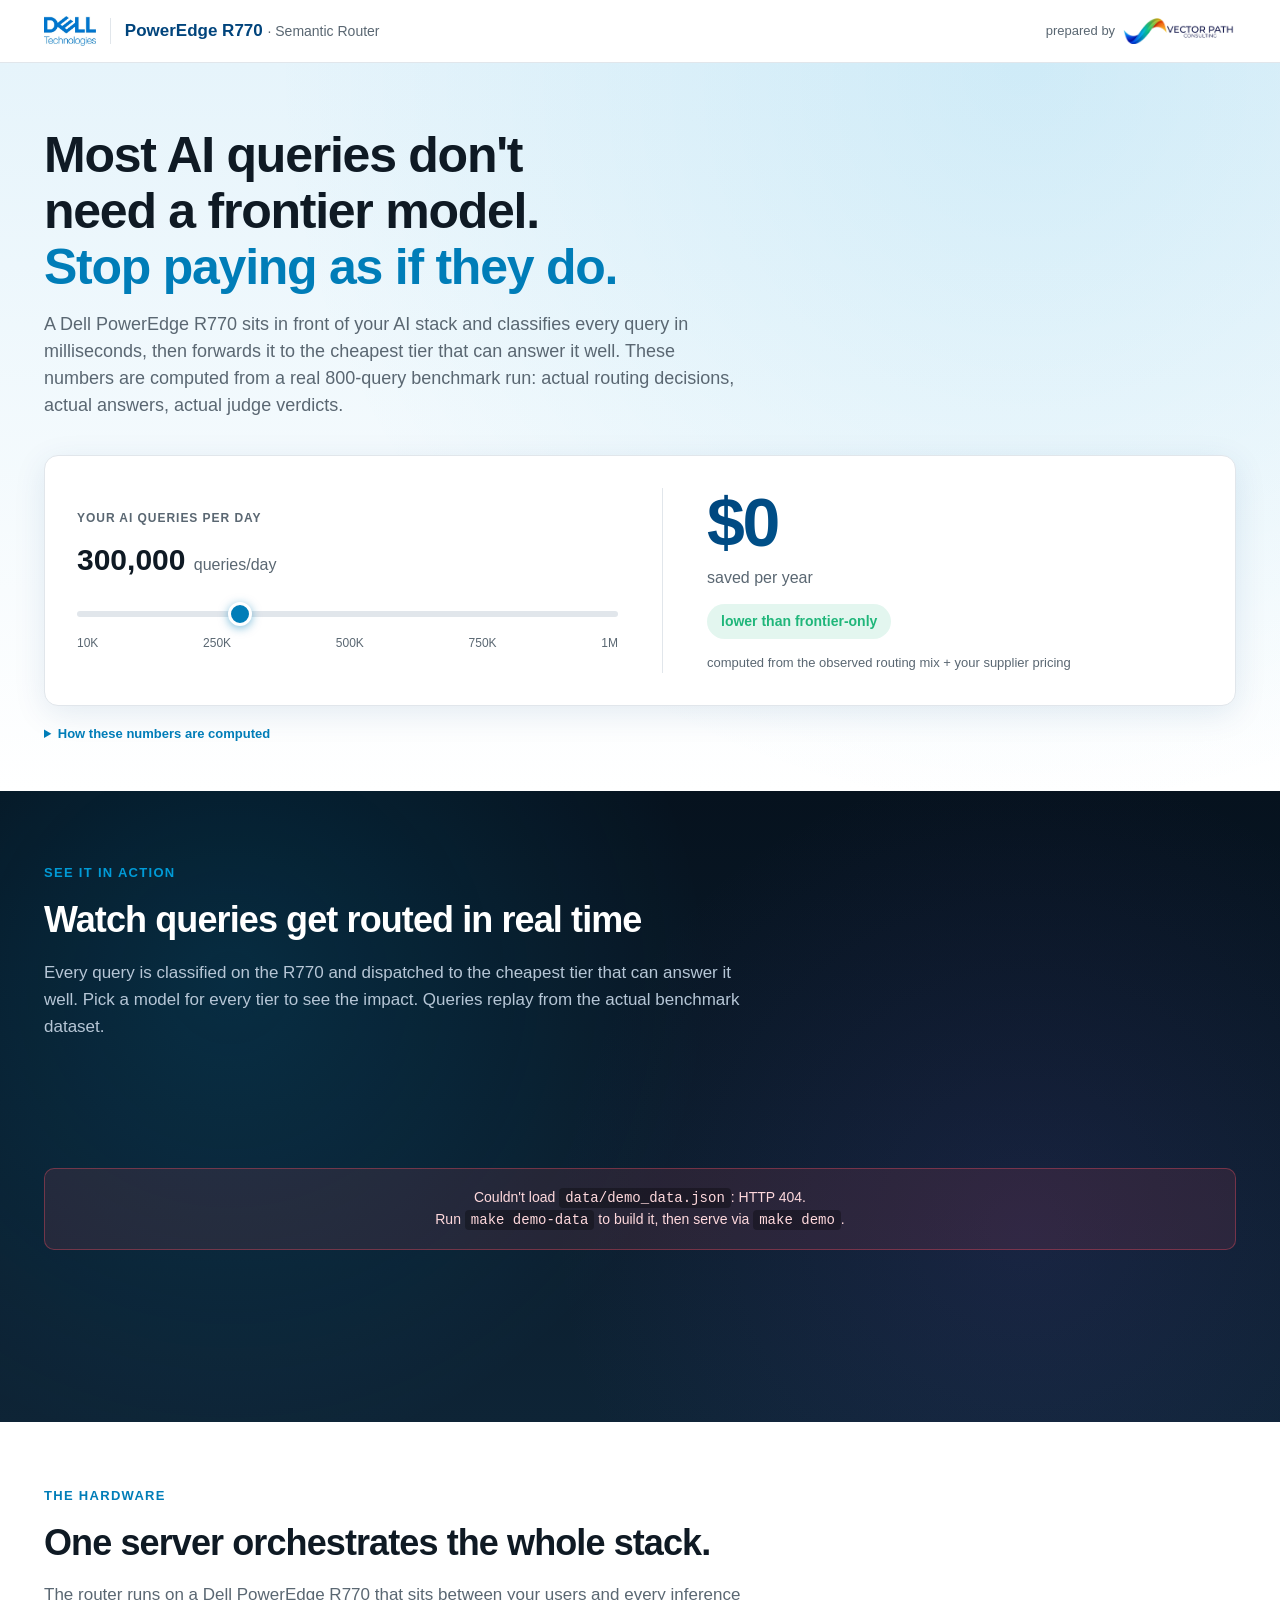
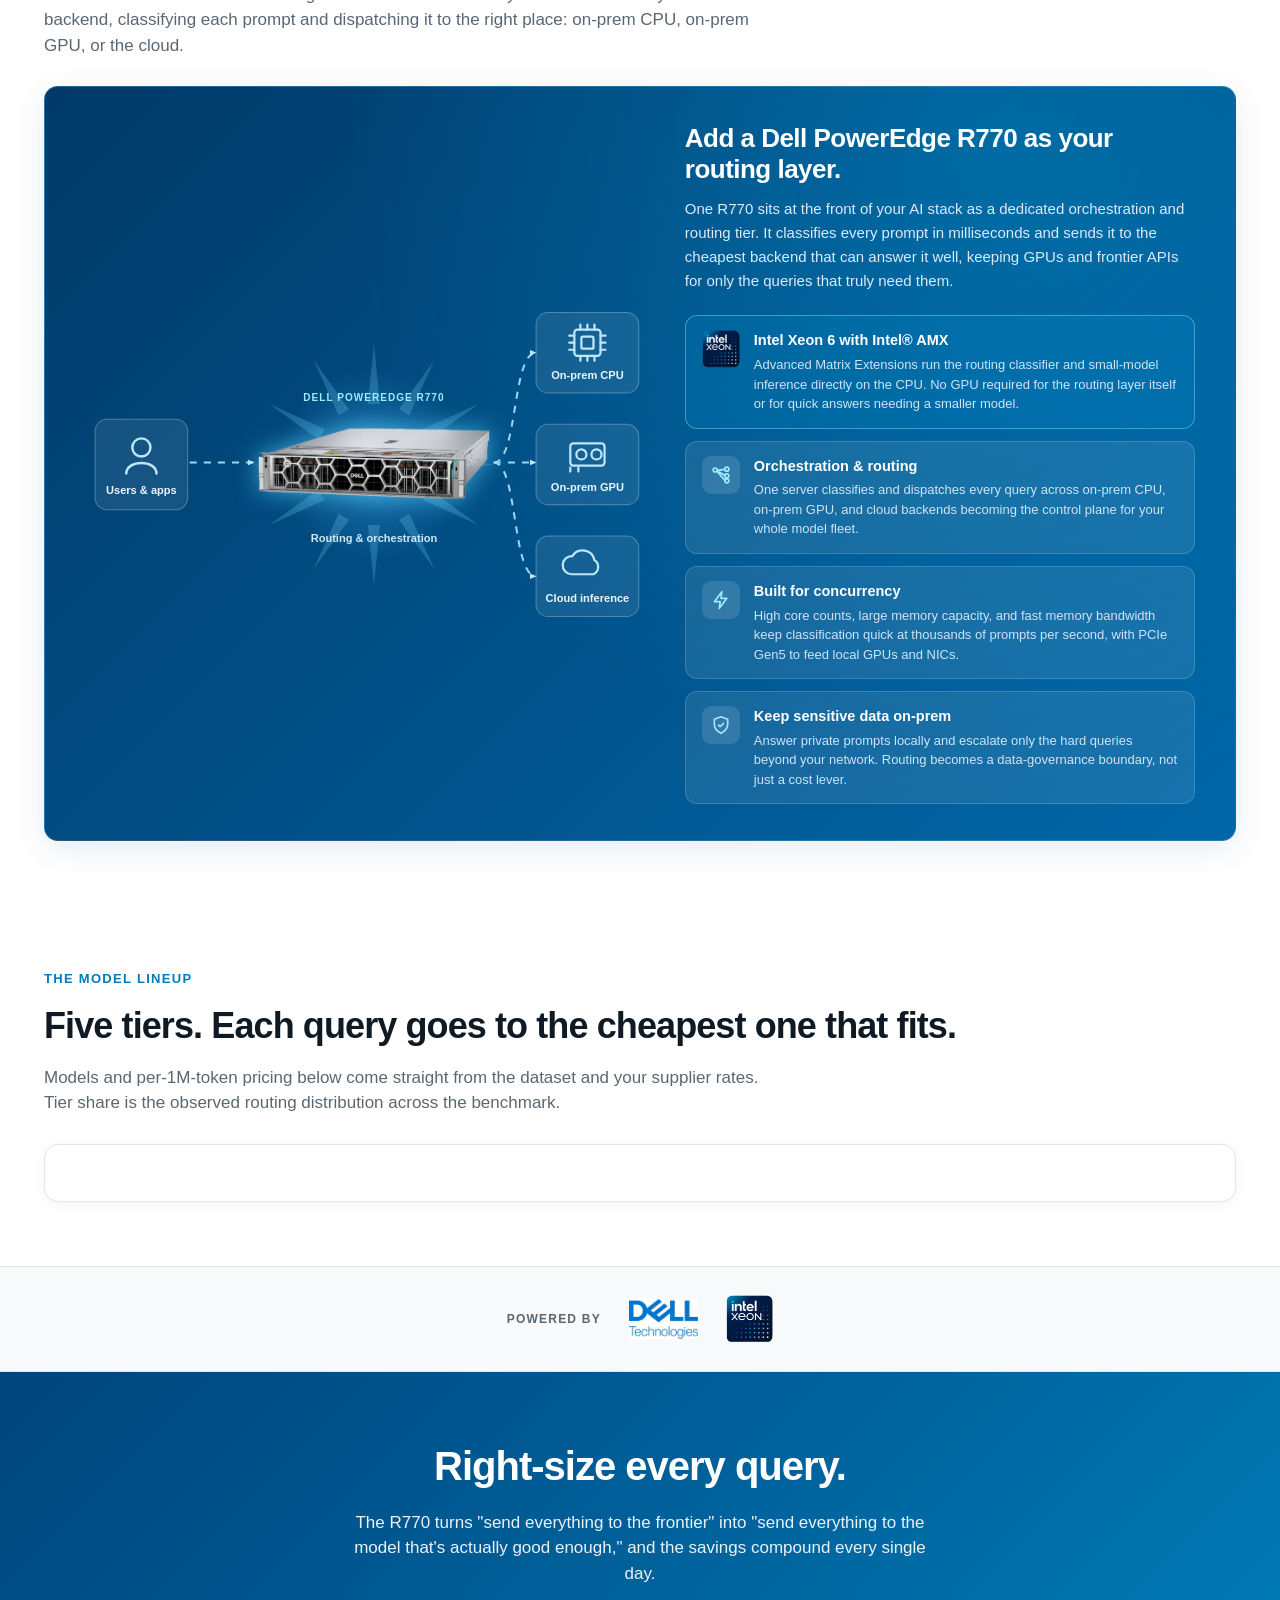
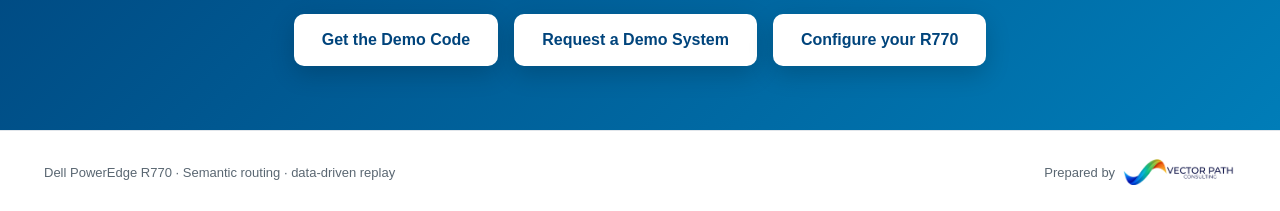
==== commit 345bec2b: "copy updates" ====
--- a/demo/index.html
+++ b/demo/index.html
@@ -46,7 +46,7 @@
     <details class="methodology">
       <summary>How these numbers are computed</summary>
       <div class="methodology-body">
-        <p>The cost savings are calculated by comparing the actual routing decisions made by the Dell PowerEdge R770 semantic router against a hypothetical scenario where all queries are sent to the frontier model, using current supplier pricing as of June 9, 2006.</p>
+        <p>The cost savings are calculated by comparing the actual routing decisions made by the Dell PowerEdge R770 semantic router against a hypothetical scenario where all queries are sent to the frontier model, using current supplier pricing as of June 9, 2026.</p>
       </div>
     </details>
   </div>
@@ -57,7 +57,7 @@
   <div class="container">
     <div class="section-eyebrow">See it in action</div>
     <h2 class="section-title">Watch queries get routed in real time</h2>
-    <p class="section-lede">Every query is classified on the R770 and dispatched to the cheapest tier that can answer it well. Pick a model per tier and the frontier baseline, and the cost math and the judge verdicts re-key instantly to match. Queries replay from the actual benchmark dataset.</p>
+    <p class="section-lede">Every query is classified on the R770 and dispatched to the cheapest tier that can answer it well. Pick a model for every tier to see the impact. Queries replay from the actual benchmark dataset.</p>
 
     <div id="loadStatus" class="loading">Loading benchmark data…</div>
 
@@ -79,9 +79,9 @@
         <svg class="stage-svg" id="stageSvg" viewBox="0 0 1200 560" preserveAspectRatio="xMidYMid meet" role="img" aria-labelledby="stageTitle stageDesc">
           <title id="stageTitle">Live semantic routing diagram</title>
           <desc id="stageDesc">Incoming queries flow into a Dell PowerEdge R770 semantic router on the left, which classifies each query and dispatches it to one of five model tiers on the right: the cheapest tier that can answer well.</desc>
-          <text x="170" y="30" class="small">INCOMING QUERIES</text>
-          <text x="600" y="30" class="small" text-anchor="middle">DELL POWEREDGE R770 · SEMANTIC ROUTER</text>
-          <text x="1040" y="30" class="small" text-anchor="middle">MODEL TIERS</text>
+          <text id="hdrIncoming" x="170" y="30" class="small">INCOMING QUERIES</text>
+          <text id="hdrRouter" x="600" y="30" class="small" text-anchor="middle">DELL POWEREDGE R770 · SEMANTIC ROUTER</text>
+          <text id="hdrTiers" x="1040" y="30" class="small" text-anchor="middle">MODEL TIERS</text>
           <text x="600" y="62" text-anchor="middle" class="mono lat-readout" id="avgLatReadout">awaiting queries…</text>
           <g id="pathLayer"></g>
           <g id="tierBoxLayer"></g>
@@ -128,14 +128,11 @@
 
       <!-- Controls -->
       <div class="controls">
-        <div class="control-group">
+        <div class="control-group btn-group">
           <button class="ctrl-btn" id="playBtn">⏸ Pause</button>
           <button class="ctrl-btn" id="resetBtn">↻ Reset</button>
-        </div>
-        <div class="control-group">
           <button class="ctrl-btn" id="nextBtn" title="Show the next query now">⏵ Next</button>
           <button class="ctrl-btn" id="pinBtn" aria-pressed="false" title="Freeze the panel on the current query. Click again to unpin and resume the live stream.">📌 Pin</button>
-          <span class="next-countdown" id="nextIn"></span>
         </div>
         <div class="control-group qpicker-group">
           <div class="qpicker" data-picker="cat">
@@ -161,6 +158,7 @@
           </div>
         </div>
       </div>
+      <div class="next-countdown-row"><span class="next-countdown" id="nextIn"></span></div>
 
       <!-- Last routed query + verdicts -->
       <div class="recent" id="recentCard">
@@ -362,7 +360,7 @@
     <p>The R770 turns "send everything to the frontier" into "send everything to the model that's actually good enough," and the savings compound every single day.</p>
     <div class="cta-actions">
       <a class="cta-btn" href="https://github.com/vllm-project/semantic-router">Get the Demo Code</a>
-      <a class="cta-btn" href="https://delldemodepot.com">Request a Demo System</a>
+      <a class="cta-btn" href="https://www.delldemodepot.com">Request a Demo System</a>
       <a class="cta-btn" href="https://www.dell.com/en-us/shop/dell-poweredge-servers/poweredge-r770-rack-server/spd/poweredge-r770">Configure your R770</a>
     </div>
   </div>
--- a/demo/demo.css
+++ b/demo/demo.css
@@ -122,6 +122,10 @@
 .stage-svg .small { font-size:10px; fill:#B6C6D6; letter-spacing:0.08em; }
 .stage-svg .label-md { font-size:13px; font-weight:700; }
 .stage-svg .lat-readout { font-size:13px; font-weight:700; fill:#9DEBFF; letter-spacing:0.04em; }
+/* Vertical (mobile) stage: bump text so it's legible at the smaller viewBox. */
+.stage-svg.stage-vertical .label-md { font-size:17px; }
+.stage-svg.stage-vertical .small { font-size:12.5px; }
+.stage-svg.stage-vertical .lat-readout { font-size:16px; }
 .stage-svg .tier-bg { fill:rgba(255,255,255,0.04); stroke:rgba(255,255,255,0.18); stroke-width:1; transition:stroke 0.3s ease, filter 0.3s ease; }
 .stage-svg .path-tier { fill:none; stroke-width:2; stroke-linecap:round; transition:opacity 0.25s ease; opacity:0.16; }
 .stage-svg .path-tier.glow { opacity:0.8; stroke-width:3; }
@@ -140,7 +144,9 @@
 .chart-svg #savingsLabel { fill:#FFD66B; font-weight:800; font-size:13px; font-family:ui-monospace,Menlo,monospace; paint-order:stroke; stroke:rgba(6,18,30,0.9); stroke-width:3px; stroke-linejoin:round; }
 
 /* Controls */
-.controls { display:flex; gap:12px; flex-wrap:wrap; align-items:center; justify-content:space-between; margin-bottom:20px; }
+.controls { display:flex; gap:12px; flex-wrap:wrap; align-items:center; justify-content:space-between; margin-bottom:14px; }
+.controls .btn-group { flex-wrap:nowrap; }
+.next-countdown-row { display:flex; justify-content:flex-end; margin:0 0 16px; }
 .control-group { display:flex; gap:10px; align-items:center; flex-wrap:wrap; }
 .ctrl-btn { background:rgba(255,255,255,0.08); color:white; border:1px solid rgba(255,255,255,0.15); padding:10px 18px; border-radius:8px; font-size:14px; font-weight:600; cursor:pointer; font-family:inherit; transition:all 0.15s; }
 .ctrl-btn:hover { background:rgba(255,255,255,0.14); }
@@ -290,7 +296,8 @@
   display:block; color:#fff; font-size:13.5px; font-weight:600;
   white-space:nowrap; overflow:hidden; text-overflow:ellipsis; max-width:100%;
 }
-.qpicker-field > :nth-child(1), .qpicker-field > :nth-child(2) { flex:1 1 auto; min-width:0; }
+.qpicker-eyebrow { flex:0 0 auto; }
+.qpicker-value { flex:1 1 auto; min-width:0; }
 .qpicker-caret {
   flex:0 0 auto; color:#8FBEDD; transition:transform 0.25s cubic-bezier(0.16,1,0.3,1);
 }
@@ -369,3 +376,72 @@
   .float-tag { animation:none !important; }
   .recent, .tier-card .tshare-bar span, .stat .value { transition:none !important; }
 }
+
+/* ===================== Mobile polish ===================== */
+@media (max-width:760px) {
+  .container { padding:0 16px; }
+  section.body-section { padding:44px 0; }
+  .hero { padding:40px 0 32px; }
+  .routing-section { padding:48px 0; }
+  .hero p.lede, .section-lede { font-size:15px; }
+
+  /* Header: keep the Dell mark + name, shrink the rest */
+  .header-inner { gap:10px; }
+  .brand { font-size:15px; gap:10px; }
+  .brand-logo-img { height:26px; }
+  .brand-name { padding-left:10px; }
+  .brand-sub { display:none; }
+  .by-vp { font-size:11px; }
+  .vp-logo { height:20px; }
+
+  /* Stage frame tighter; portrait reflow handled by the JS viewBox switch */
+  .stage-wrap { padding:10px; }
+
+  /* Four controls share one no-wrap row, each an equal-width tap target */
+  .btn-group { width:100%; gap:8px; }
+  .btn-group .ctrl-btn { flex:1 1 0; min-width:0; padding:12px 4px; font-size:13px; text-align:center; }
+  .next-countdown-row { justify-content:flex-start; margin:2px 2px 14px; }
+  .qpicker-field { padding:11px 12px; }
+  .qpicker-option { padding:12px; }
+  .qpicker-search { padding:11px 12px; }
+
+  /* Model pickers: stack into one compact column with the dropdown inline
+     next to each tier title (squeeze vertical height). */
+  .picker-bar { grid-template-columns:1fr; gap:8px; margin-bottom:18px; }
+  .picker { display:flex; align-items:center; gap:12px; padding:7px 12px; }
+  .picker .ptier { margin-bottom:0; flex:0 0 90px; }
+  .picker select { flex:1 1 auto; width:auto; min-width:0; padding:10px; }
+
+  /* 5 stats in 2 cols leaves an orphan — promote 'Saved' to a full row */
+  .stats-bar .stat.savings { grid-column:1 / -1; }
+
+  /* CTA: full-width stacked buttons for thumbs */
+  .cta-actions { flex-direction:column; align-items:stretch; }
+  .cta-btn { width:100%; text-align:center; padding:15px 20px; }
+
+  /* Chart header: stack title over legend, let the legend wrap */
+  .chart-header { flex-direction:column; gap:8px; }
+  .chart-legend { flex-wrap:wrap; gap:10px 14px; }
+
+  /* Tier lineup: one per line, compact two-zone card (tier+model+price on
+     the left, share% on the right), provider dropped (it's in the picker). */
+  .diagram { padding:14px; }
+  .tier-row { grid-template-columns:1fr; gap:10px; }
+  .tier-card {
+    display:grid; grid-template-columns:1fr auto; column-gap:14px; align-items:center;
+    grid-template-areas:"label share" "model share" "cost share" "bar bar";
+    padding:12px 16px;
+  }
+  .tier-card .tlabel { grid-area:label; margin:0 0 2px; }
+  .tier-card .tmodel { grid-area:model; font-size:15px; margin:0; }
+  .tier-card .tprov  { display:none; }
+  .tier-card .tcost  { grid-area:cost; font-size:12.5px; margin-top:3px; }
+  .tier-card .tshare { grid-area:share; align-self:center; text-align:right; margin:0;
+    font-size:12px; max-width:88px; line-height:1.3; }
+  .tier-card .tshare-bar { grid-area:bar; margin-top:10px; }
+}
+@media (max-width:420px) {
+  .by-vp { display:none; }            /* reclaim header space (VP still in footer) */
+  .stats-bar { grid-template-columns:1fr; }
+  .hero h1 { font-size:30px; }
+}
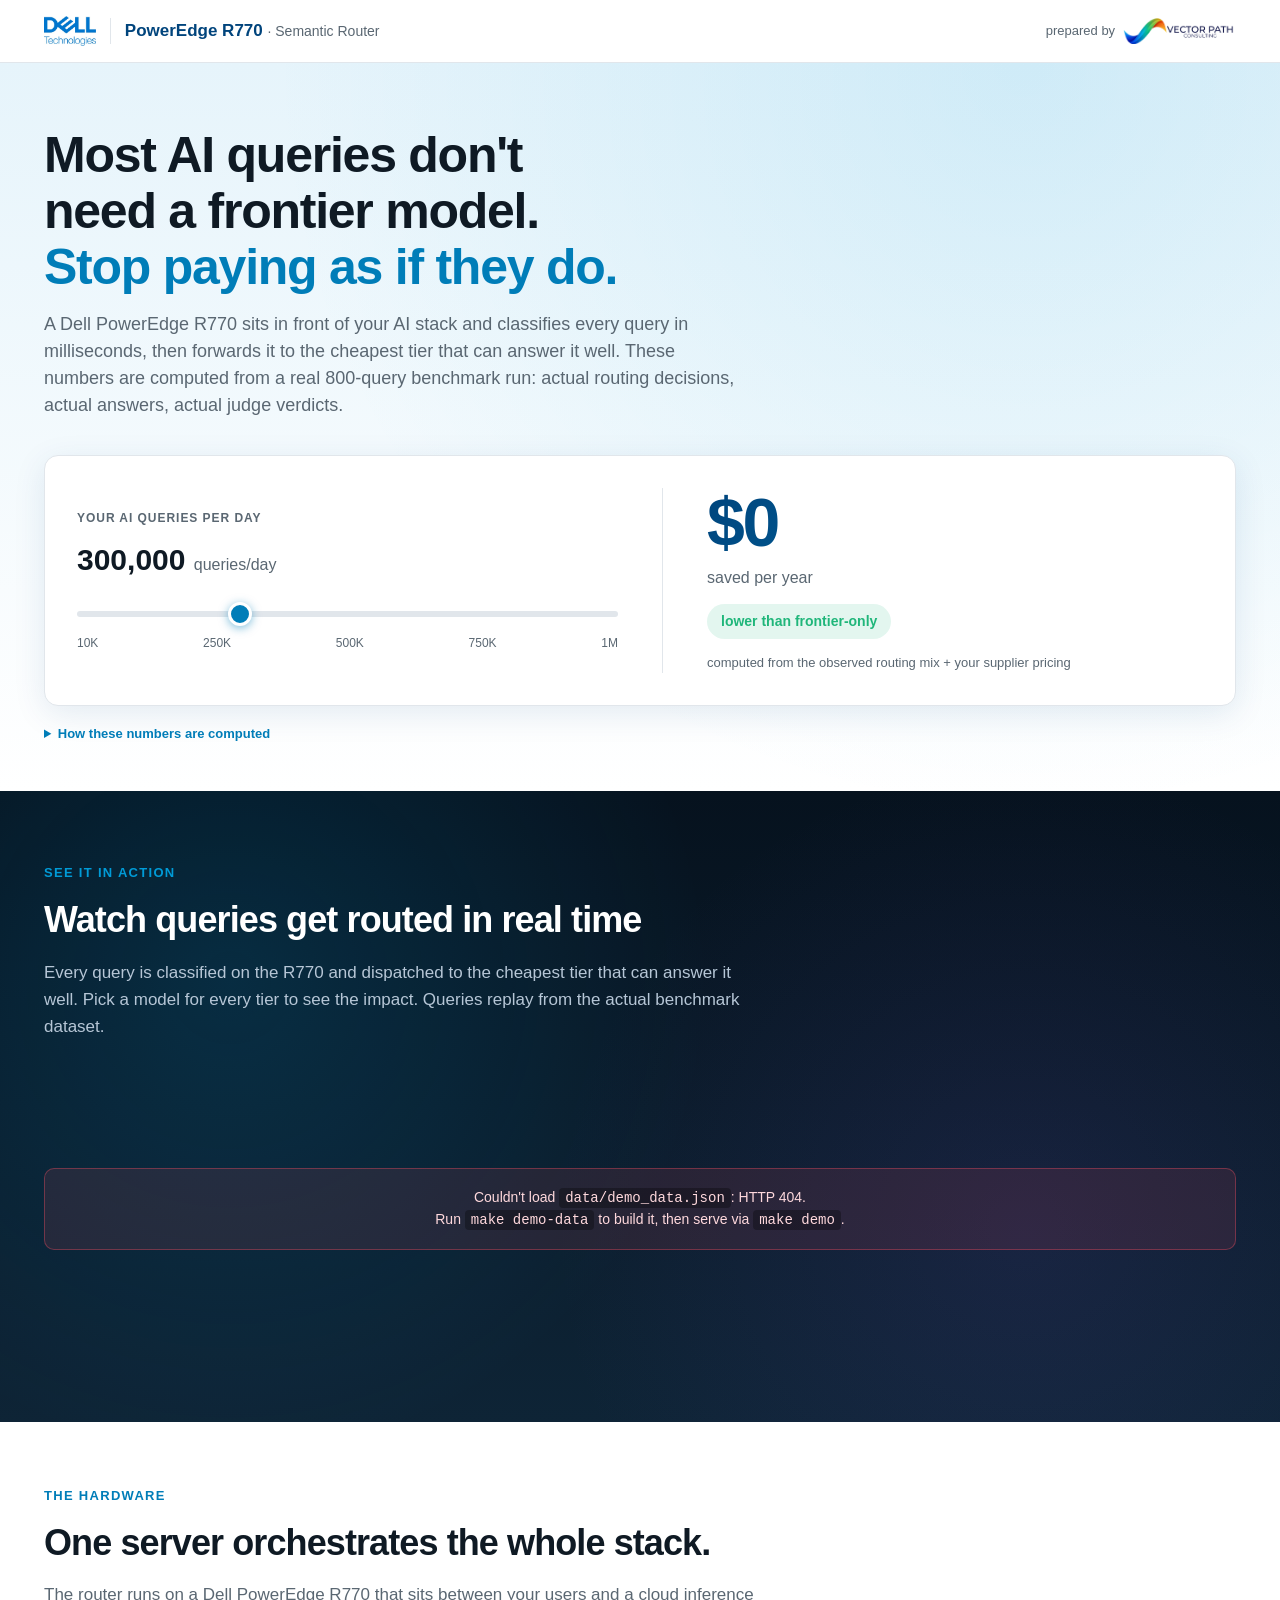
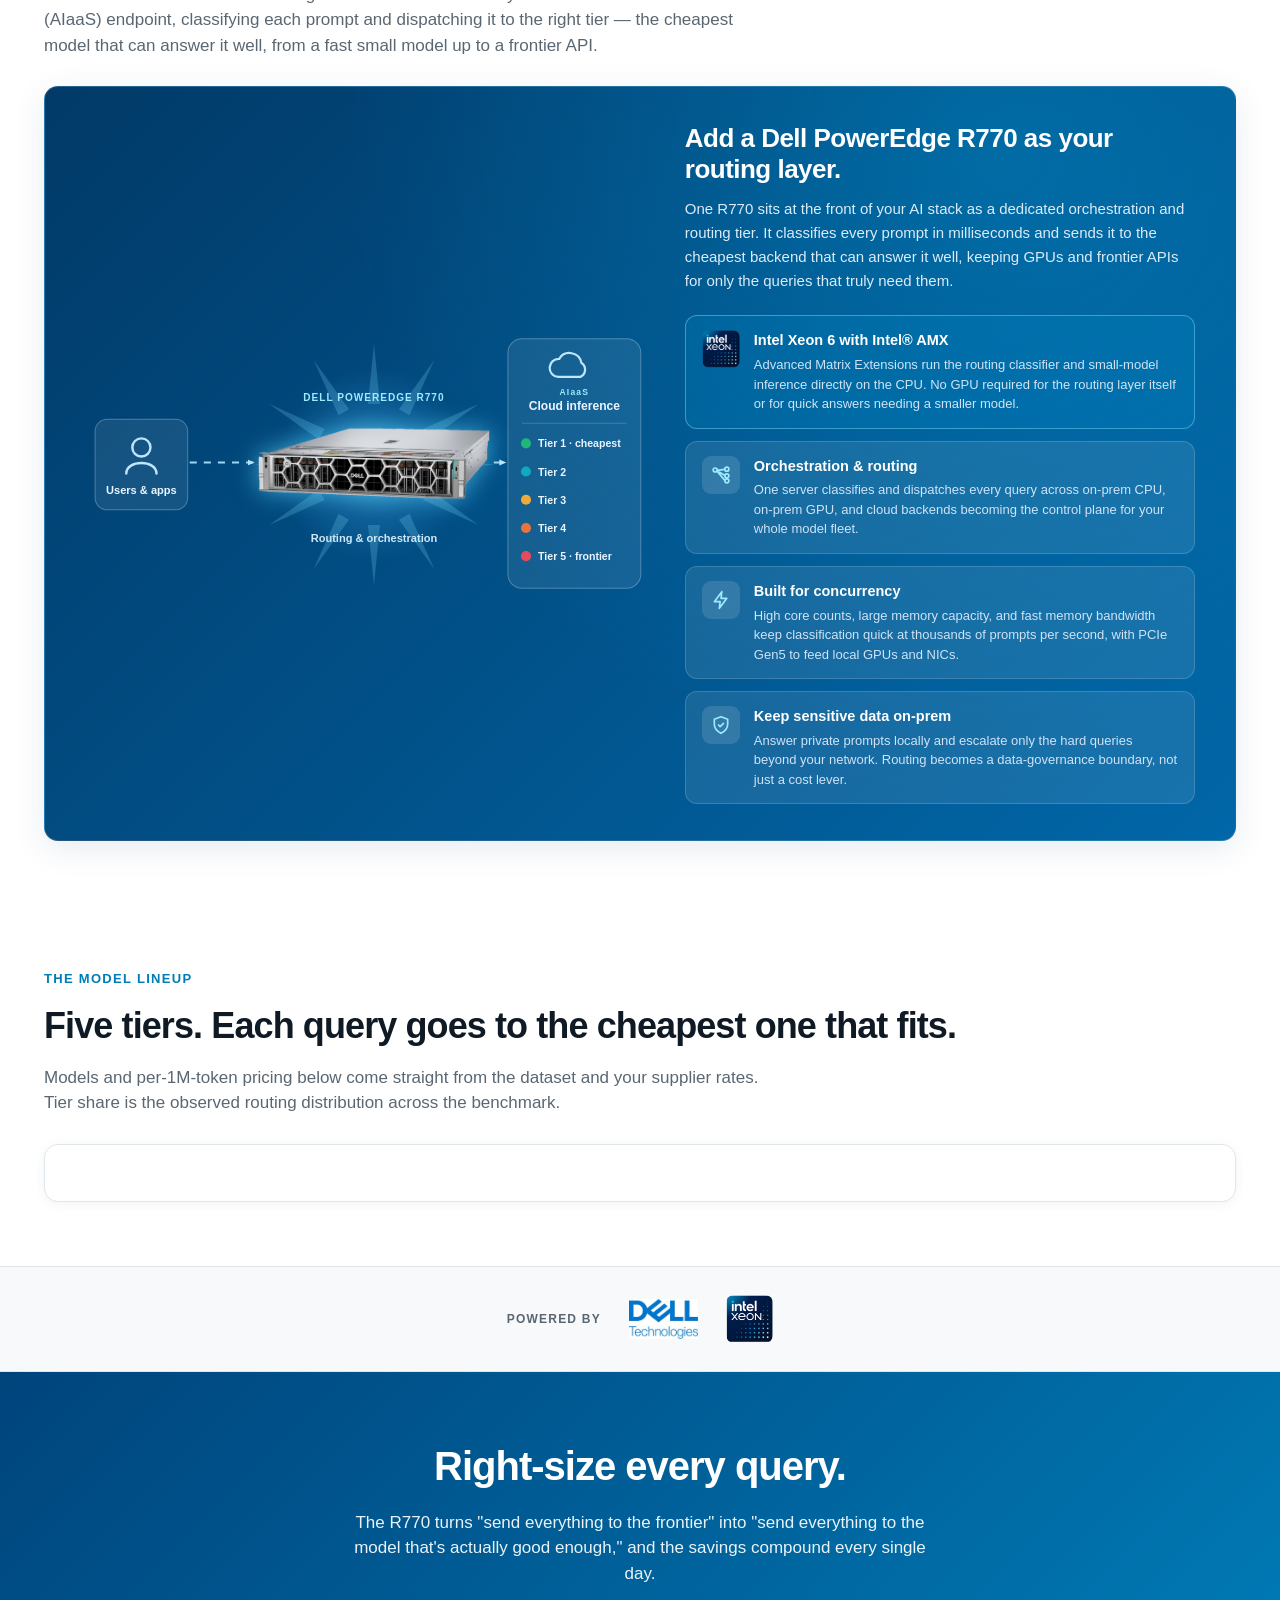
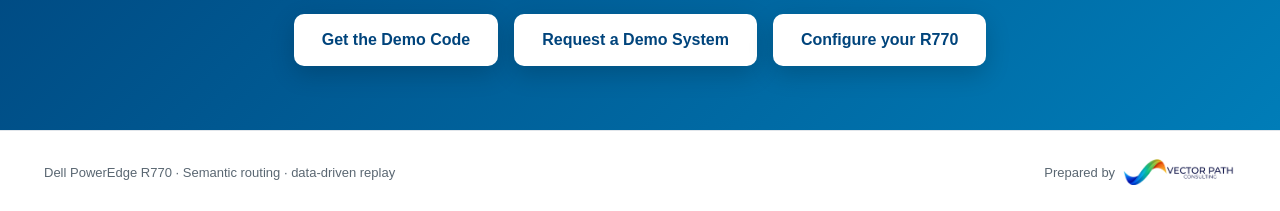
==== commit 3687035e: "Demo: simplify the routing topology to one cloud target with the five tiers The reviewer found the t" ====
--- a/demo/index.html
+++ b/demo/index.html
@@ -196,14 +196,14 @@
   <div class="container">
     <div class="section-eyebrow">The hardware</div>
     <h2 class="section-title">One server orchestrates the whole stack.</h2>
-    <p class="section-lede">The router runs on a Dell PowerEdge R770 that sits between your users and every inference backend, classifying each prompt and dispatching it to the right place: on-prem CPU, on-prem GPU, or the cloud.</p>
+    <p class="section-lede">The router runs on a Dell PowerEdge R770 that sits between your users and a cloud inference (AIaaS) endpoint, classifying each prompt and dispatching it to the right tier — the cheapest model that can answer it well, from a fast small model up to a frontier API.</p>
 
     <div class="hw-panel">
       <!-- LEFT: topology diagram -->
       <div class="hw-figure">
         <svg viewBox="0 0 560 440" role="img" aria-labelledby="hwTitle hwDesc" preserveAspectRatio="xMidYMid meet">
           <title id="hwTitle">Routing topology</title>
-          <desc id="hwDesc">Users and applications send prompts to a Dell PowerEdge R770 router, which dispatches each query to one of five tiers and three backends: an on-prem CPU server, an on-prem GPU server, or a cloud inference service.</desc>
+          <desc id="hwDesc">Users and applications send prompts to a Dell PowerEdge R770 router, which classifies each query and dispatches it to a cloud inference (AIaaS) endpoint, picking the cheapest of five model tiers that can answer it well.</desc>
           <defs>
             <radialGradient id="hwHalo" cx="50%" cy="50%" r="50%">
               <stop offset="0%" stop-color="#7FE0FF" stop-opacity="0.55"/>
@@ -215,12 +215,10 @@
             </marker>
           </defs>
 
-          <!-- connectors (drawn under nodes) -->
+          <!-- connectors (drawn under nodes): users → router → one cloud target -->
           <g class="hw-links" fill="none" stroke="#9FD6F2" stroke-width="2">
             <path class="hw-flow" d="M104 219 L168 219" marker-end="url(#hwArrow)"/>
-            <path class="hw-flow" d="M406 219 C 430 219 424 110 448 110" marker-end="url(#hwArrow)"/>
-            <path class="hw-flow" d="M406 219 L448 219" marker-end="url(#hwArrow)"/>
-            <path class="hw-flow" d="M406 219 C 430 219 424 332 448 332" marker-end="url(#hwArrow)"/>
+            <path class="hw-flow" d="M406 219 L418 219" marker-end="url(#hwArrow)"/>
           </g>
 
           <!-- USER / PROMPTS node -->
@@ -256,35 +254,23 @@
           <image class="hw-chassis" href="assets/dell_per770.png" x="172" y="176" width="230" height="88" preserveAspectRatio="xMidYMid meet"/>
           <text x="287" y="298" text-anchor="middle" fill="#CFE8F7" style="font-size:11px;font-weight:700;">Routing &amp; orchestration</text>
 
-          <!-- BACKEND targets -->
-          <!-- on-prem CPU -->
-          <g transform="translate(448,70)">
-            <rect width="102" height="80" rx="12" fill="rgba(255,255,255,0.08)" stroke="rgba(255,255,255,0.28)"/>
-            <g transform="translate(51,30)" stroke="#BFE6FA" stroke-width="2.2" fill="none" stroke-linecap="round" stroke-linejoin="round">
-              <rect x="-13" y="-13" width="26" height="26" rx="3"/>
-              <rect x="-6" y="-6" width="12" height="12" rx="1.5"/>
-              <path d="M-7 -13 v-5 M0 -13 v-5 M7 -13 v-5 M-7 13 v5 M0 13 v5 M7 13 v5 M-13 -7 h-5 M-13 0 h-5 M-13 7 h-5 M13 -7 h5 M13 0 h5 M13 7 h5"/>
-            </g>
-            <text x="51" y="66" text-anchor="middle" fill="#EAF5FF" style="font-size:11px;font-weight:700;">On-prem CPU</text>
-          </g>
-          <!-- on-prem GPU -->
-          <g transform="translate(448,181)">
-            <rect width="102" height="80" rx="12" fill="rgba(255,255,255,0.08)" stroke="rgba(255,255,255,0.28)"/>
-            <g transform="translate(51,30)" stroke="#BFE6FA" stroke-width="2.2" fill="none" stroke-linecap="round" stroke-linejoin="round">
-              <rect x="-17" y="-11" width="34" height="22" rx="3"/>
-              <circle cx="-6" cy="0" r="5"/>
-              <circle cx="9" cy="0" r="5"/>
-              <path d="M-17 13 v4 M-9 13 v4"/>
-            </g>
-            <text x="51" y="66" text-anchor="middle" fill="#EAF5FF" style="font-size:11px;font-weight:700;">On-prem GPU</text>
-          </g>
-          <!-- cloud -->
-          <g transform="translate(448,292)">
-            <rect width="102" height="80" rx="12" fill="rgba(255,255,255,0.08)" stroke="rgba(255,255,255,0.28)"/>
-            <g transform="translate(51,30)" stroke="#BFE6FA" stroke-width="2.2" fill="none" stroke-linecap="round" stroke-linejoin="round">
+          <!-- BACKEND target: one AIaaS cloud-inference endpoint that fronts the
+               five model tiers; the router picks the cheapest tier that fits -->
+          <g transform="translate(420,96)">
+            <rect width="132" height="248" rx="14" fill="rgba(255,255,255,0.08)" stroke="rgba(255,255,255,0.28)"/>
+            <g transform="translate(66,30)" stroke="#BFE6FA" stroke-width="2.2" fill="none" stroke-linecap="round" stroke-linejoin="round">
               <path d="M-16 8 a9 9 0 0 1 1 -18 a12 12 0 0 1 22 4 a8 8 0 0 1 -1 14 Z"/>
             </g>
-            <text x="51" y="66" text-anchor="middle" fill="#EAF5FF" style="font-size:11px;font-weight:700;">Cloud inference</text>
+            <text x="66" y="56" text-anchor="middle" fill="#9DEBFF" style="font-size:8.5px;font-weight:800;letter-spacing:0.14em;">AIaaS</text>
+            <text x="66" y="71" text-anchor="middle" fill="#EAF5FF" style="font-size:12px;font-weight:700;">Cloud inference</text>
+            <line x1="14" y1="84" x2="118" y2="84" stroke="rgba(255,255,255,0.18)"/>
+            <g font-weight="700" fill="#EAF5FF" style="font-size:10.5px;">
+              <circle cx="18" cy="104" r="5" fill="#1FB67A"/><text x="30" y="108">Tier 1 · cheapest</text>
+              <circle cx="18" cy="132" r="5" fill="#11A8C4"/><text x="30" y="136">Tier 2</text>
+              <circle cx="18" cy="160" r="5" fill="#F2A93B"/><text x="30" y="164">Tier 3</text>
+              <circle cx="18" cy="188" r="5" fill="#E8743B"/><text x="30" y="192">Tier 4</text>
+              <circle cx="18" cy="216" r="5" fill="#E64B5C"/><text x="30" y="220">Tier 5 · frontier</text>
+            </g>
           </g>
         </svg>
       </div>
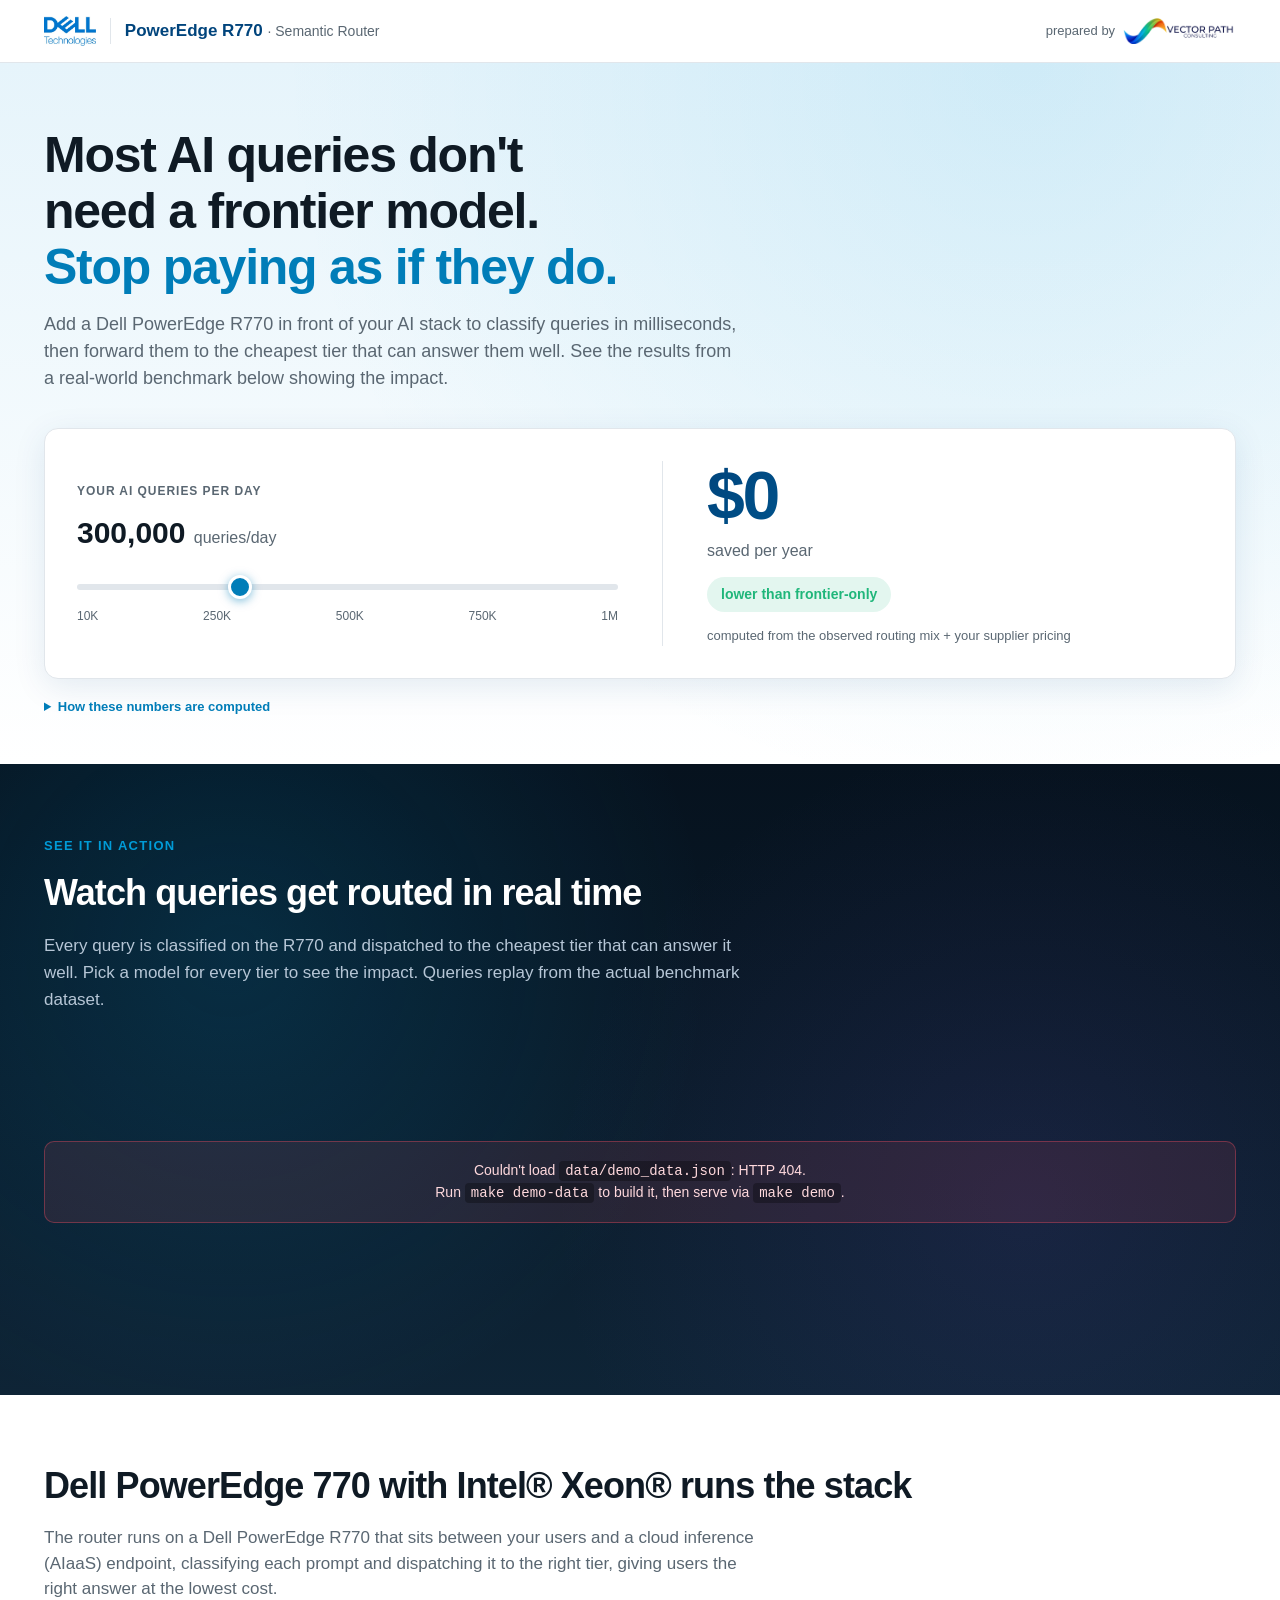
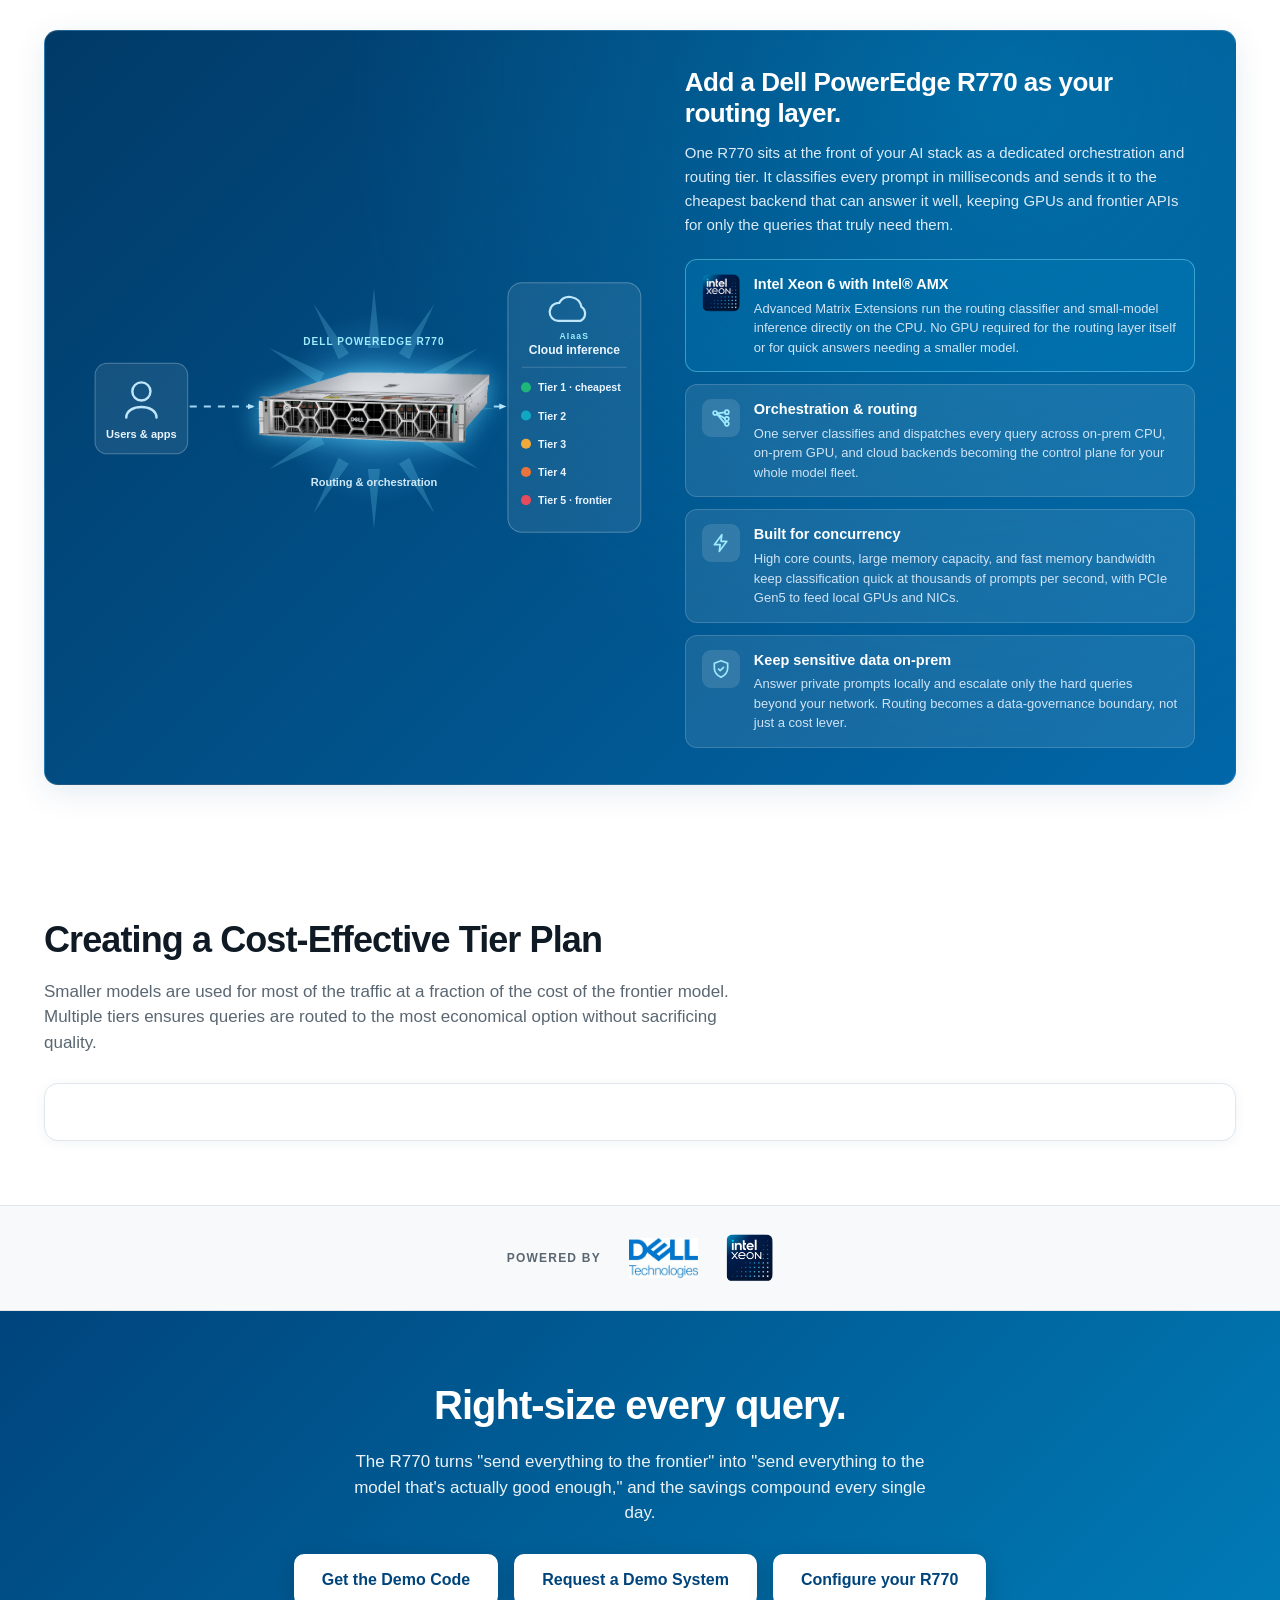
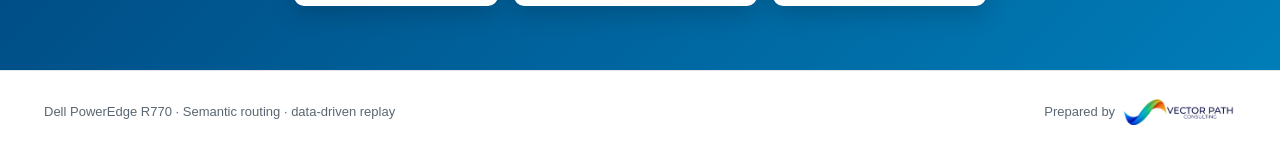
==== commit d93397b8: "website copy updates" ====
--- a/demo/index.html
+++ b/demo/index.html
@@ -26,7 +26,7 @@
 <section class="hero" aria-label="Cost savings calculator">
   <div class="container">
     <h1>Most AI queries don't need a frontier model.<br><span class="accent">Stop paying as if they do.</span></h1>
-    <p class="lede">A Dell PowerEdge R770 sits in front of your AI stack and classifies every query in milliseconds, then forwards it to the cheapest tier that can answer it well. These numbers are computed from a real 800-query benchmark run: actual routing decisions, actual answers, actual judge verdicts.</p>
+    <p class="lede">Add a Dell PowerEdge R770 in front of your AI stack to classify queries in milliseconds, then forward them to the cheapest tier that can answer them well. See the results from a real-world benchmark below showing the impact.</p>
 
     <div class="calc-card">
       <div class="calc-input">
@@ -192,11 +192,10 @@
 </section>
 
 <!-- HARDWARE -->
-<section class="body-section hw-section" aria-label="The hardware">
-  <div class="container">
-    <div class="section-eyebrow">The hardware</div>
-    <h2 class="section-title">One server orchestrates the whole stack.</h2>
-    <p class="section-lede">The router runs on a Dell PowerEdge R770 that sits between your users and a cloud inference (AIaaS) endpoint, classifying each prompt and dispatching it to the right tier — the cheapest model that can answer it well, from a fast small model up to a frontier API.</p>
+<section class="body-section hw-section" aria-label="hardware">
+  <div class="container">
+    <h2 class="section-title">Dell PowerEdge 770 with Intel® Xeon® runs the stack</h2>
+    <p class="section-lede">The router runs on a Dell PowerEdge R770 that sits between your users and a cloud inference (AIaaS) endpoint, classifying each prompt and dispatching it to the right tier, giving users the right answer at the lowest cost.</p>
 
     <div class="hw-panel">
       <!-- LEFT: topology diagram -->
@@ -323,9 +322,8 @@
 <!-- TIER DIAGRAM -->
 <section class="body-section">
   <div class="container">
-    <div class="section-eyebrow">The model lineup</div>
-    <h2 class="section-title">Five tiers. Each query goes to the cheapest one that fits.</h2>
-    <p class="section-lede">Models and per-1M-token pricing below come straight from the dataset and your supplier rates. Tier share is the observed routing distribution across the benchmark.</p>
+    <h2 class="section-title">Creating a Cost-Effective Tier Plan</h2>
+    <p class="section-lede">Smaller models are used for most of the traffic at a fraction of the cost of the frontier model.  Multiple tiers ensures queries are routed to the most economical option without sacrificing quality.</p>
     <div class="diagram"><div class="tier-row" id="tierRow"></div></div>
   </div>
 </section>
